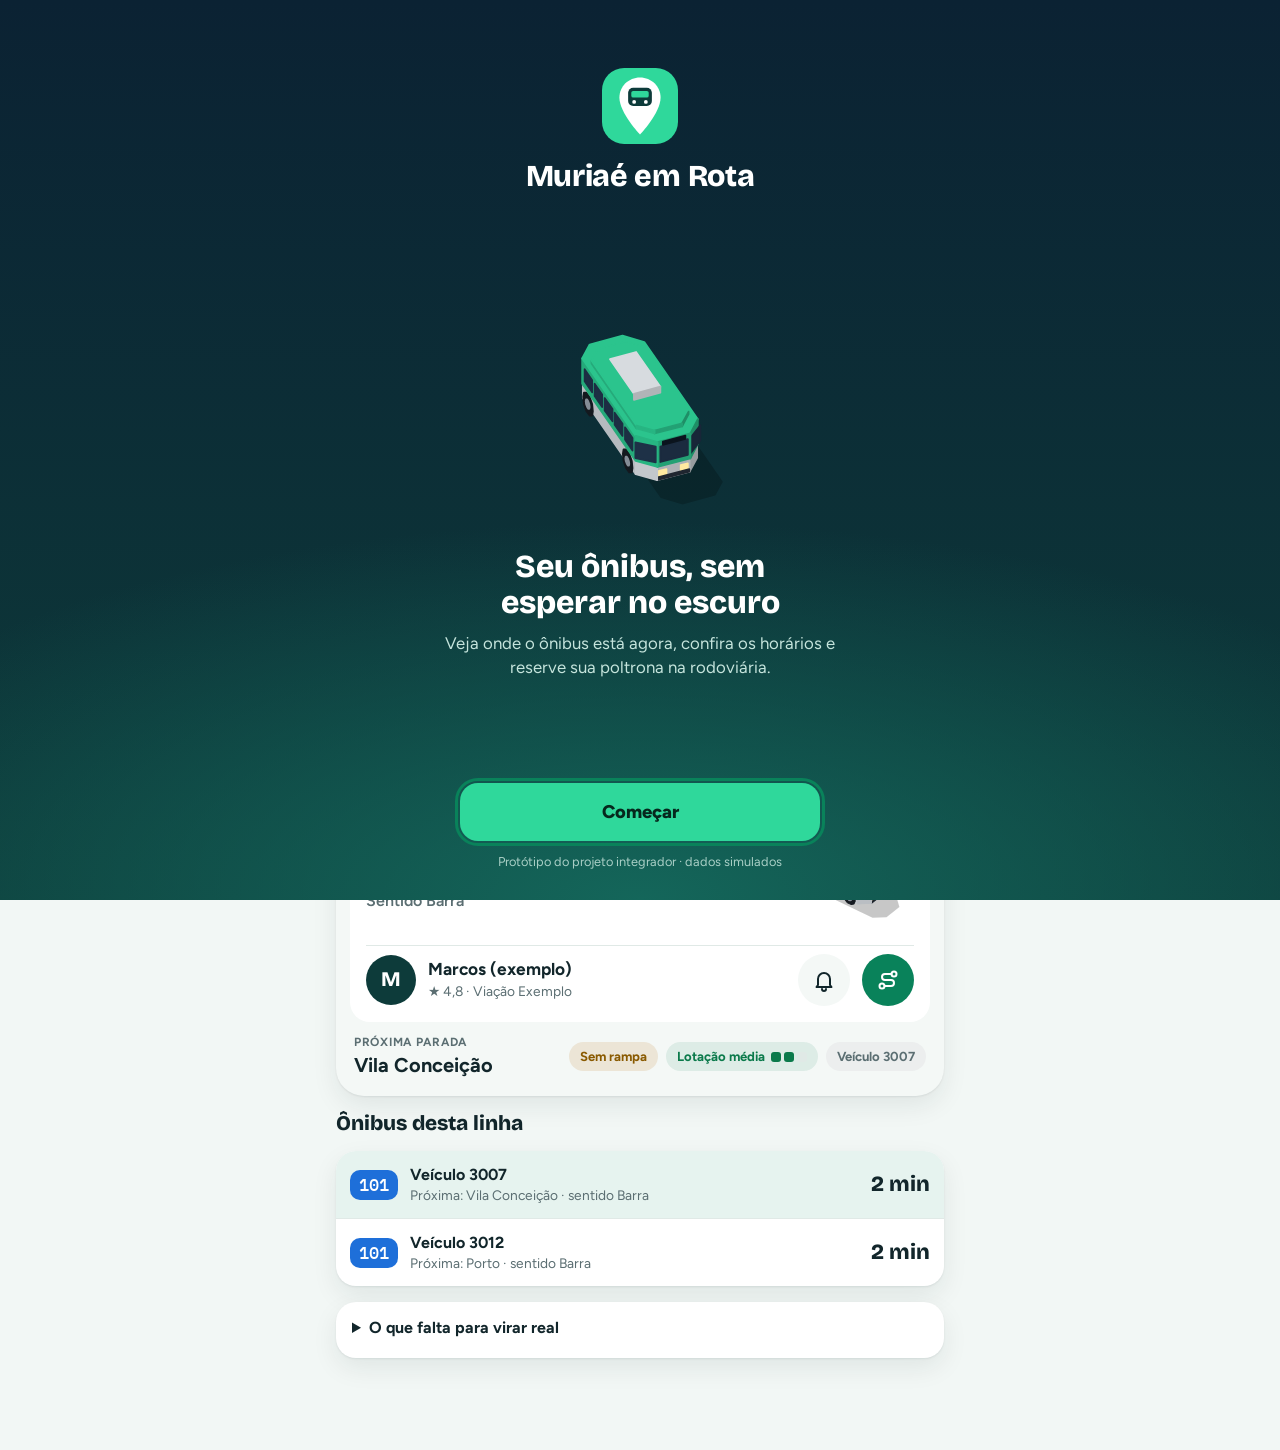
==== index.html @ 56f9874e "Rename Muriaé em Rota.html to index.html" ====
<!doctype html><html><head><meta charset=utf8><meta name=viewport content="width=device-width,initial-scale=1,viewport-fit=cover"><style>:root{color-scheme:light;box-sizing:border-box;padding-top:env(safe-area-inset-top,0px);padding-bottom:env(safe-area-inset-bottom,0px)}html{scroll-padding-top:env(safe-area-inset-top,0px)}body{margin:0;padding:0;font:14px -apple-system,BlinkMacSystemFont,sans-serif;background:#fff;color:#000}img{max-width:100%}[hidden]:not([hidden=until-found i]){display:none!important}</style></head><body>
<title>Muriaé em Rota</title>
<link rel="preconnect" href="https://fonts.googleapis.com">
<link rel="preconnect" href="https://fonts.gstatic.com" crossorigin>
<link href="https://fonts.googleapis.com/css2?family=Bricolage+Grotesque:opsz,wght@12..96,700;12..96,800&family=Figtree:wght@400;500;600;700&family=IBM+Plex+Mono:wght@500&display=swap" rel="stylesheet">
<style>
/* Identidade: verde-água sobre fundo claro, cartões arredondados, tela de abertura escura, mapa grande que segue o ônibus,
   ônibus em 3D que gira com o trajeto, painel inferior com veículo e motorista, calendário de viagens. */
:root {
  --bg: #F2F7F5;
  --surface: #FFFFFF;
  --sheet: #F4F8F6;
  --ink: #12262B;
  --muted: #5B6E72;
  --line: #E0E9E6;
  --brand: #0D3B3A;
  --on-brand: #FFFFFF;
  --accent: #2FD89B;
  --blue: #09825A;
  --on-blue: #FFFFFF;
  --map: #EEF2F1;
  --street: #FFFFFF;
  --edge: #DDE4E2;
  --park: #CFEAD6;
  --rio: #BFDDF2;
  --pin: #7E8F92;
  --label: #55696D;
  --green: #0B7A4B;
  --amber: #8A5A00;
  --red: #C0291E;
  --l1: #1E6FD9;
  --l2: #8B3DC7;
  --l3: #D6336C;
  --l4: #D4600B;
  --on-line: #FFFFFF;
  --shadow: 0 1px 2px rgba(10,40,40,.08), 0 10px 26px rgba(10,40,40,.08);
  --font-display: "Bricolage Grotesque", "Trebuchet MS", sans-serif;
  --font-body: "Figtree", system-ui, sans-serif;
  --font-mono: "IBM Plex Mono", ui-monospace, monospace;
}
@media (prefers-color-scheme: dark) {
  :root:not([data-theme="light"]) {
    --bg: #0B1618; --surface: #14262A; --sheet: #101E21; --ink: #EAF4F1; --muted: #9DB2B5; --line: #223539;
    --blue: #3DDC9A; --on-blue: #04281B; --map: #16262A; --street: #24383D; --edge: #101C1F; --park: #1B3A2C; --rio: #1D4560;
    --pin: #86A0A4; --label: #9DB5B8; --green: #5FD48C; --amber: #F2B94B; --red: #FF8A80; --brand: #0A2E2D;
    --l1: #5AA2FF; --l2: #C79BFF; --l3: #FF7AA8; --l4: #FF9A52; --on-line: #0B1020;
    --shadow: 0 1px 2px rgba(0,0,0,.5), 0 8px 22px rgba(0,0,0,.4);
    color-scheme: dark;
  }
}
:root[data-theme="dark"] {
  --bg: #0B1618; --surface: #14262A; --sheet: #101E21; --ink: #EAF4F1; --muted: #9DB2B5; --line: #223539;
  --blue: #3DDC9A; --on-blue: #04281B; --map: #16262A; --street: #24383D; --edge: #101C1F; --park: #1B3A2C; --rio: #1D4560;
  --pin: #86A0A4; --label: #9DB5B8; --green: #5FD48C; --amber: #F2B94B; --red: #FF8A80; --brand: #0A2E2D;
  --l1: #5AA2FF; --l2: #C79BFF; --l3: #FF7AA8; --l4: #FF9A52; --on-line: #0B1020;
  --shadow: 0 1px 2px rgba(0,0,0,.5), 0 8px 22px rgba(0,0,0,.4);
  color-scheme: dark;
}
* { box-sizing: border-box; }
html { font-size: 100%; }
html.big { font-size: 118%; }
html, body { margin: 0; }
body { background: var(--bg); color: var(--ink); font-family: var(--font-body); font-size: 1rem; line-height: 1.45; padding-bottom: 92px; }
.wrap { max-width: 640px; margin-inline: auto; padding-inline: 16px; }
h1, h2, h3 { font-family: var(--font-display); margin: 0; text-wrap: balance; line-height: 1.12; }
h2 { font-size: 1.3rem; font-weight: 800; }
h3 { font-size: 1.05rem; font-weight: 700; }
p { margin: 0; }
button, select, input { font: inherit; color: inherit; }
button { cursor: pointer; }
:focus-visible { outline: 3px solid var(--blue); outline-offset: 2px; }
.mono { font-family: var(--font-mono); font-variant-numeric: tabular-nums; }
.muted { color: var(--muted); }
.small { font-size: 0.86rem; }

/* abertura */
.splash { position: fixed; inset: 0; z-index: 20; display: flex; flex-direction: column; align-items: center; justify-content: space-between; text-align: center; padding: calc(env(safe-area-inset-top, 0px) + 32px) 24px calc(env(safe-area-inset-bottom, 0px) + 28px);
  background: radial-gradient(120% 70% at 50% 100%, #14665A 0%, rgba(20,102,90,0) 60%), linear-gradient(180deg, #0B2233 0%, #0D3B3A 100%); color: #fff; overflow-y: auto; }
.splash[hidden] { display: none; }
.splash .lg { display: flex; flex-direction: column; align-items: center; gap: 10px; margin-top: 4vh; }
.splash .lg svg { width: 76px; height: 76px; }
.splash .lg b { font-family: var(--font-display); font-size: 1.9rem; font-weight: 800; letter-spacing: -0.01em; }
.splash h2 { font-size: 2rem; max-width: 12em; margin-inline: auto; }
.splash p.s { color: #C5E4DC; max-width: 24em; margin: 10px auto 0; font-size: 1.05rem; }
.splash .art { width: min(78vw, 300px); height: auto; margin: 10px 0; }
.splash .go { width: 100%; max-width: 360px; min-height: 58px; border: 0; border-radius: 18px; background: var(--accent); color: #06281D; font-weight: 800; font-size: 1.15rem; }
.splash .fine { margin-top: 12px; font-size: 0.8rem; color: #A9CFC6; }

/* topo */
.top { background: var(--surface); border-bottom: 1px solid var(--line); padding-block: 10px; }
.brand { display: flex; align-items: center; gap: 10px; }
.brand svg { flex: none; width: 40px; height: 40px; }
.brand h1 { font-size: 1.25rem; font-weight: 800; letter-spacing: -0.01em; }
.brand .r { margin-left: auto; display: flex; align-items: center; gap: 8px; }
.demo { font-size: 0.66rem; font-weight: 800; letter-spacing: 0.06em; text-transform: uppercase; background: var(--brand); color: #5CF0B8; border-radius: 6px; padding: 4px 7px; white-space: nowrap; }
.bigbtn { min-width: 48px; min-height: 40px; border-radius: 12px; border: 1.5px solid var(--line); background: var(--surface); font-weight: 800; }
.bigbtn[aria-pressed="true"] { background: var(--blue); color: var(--on-blue); border-color: var(--blue); }
main { padding-top: 14px; }
.panel { display: flex; flex-direction: column; gap: 16px; min-width: 0; }

.toast { position: fixed; left: 16px; right: 16px; top: calc(env(safe-area-inset-top, 0px) + 12px); max-width: 420px; margin-inline: auto; background: var(--ink); color: var(--bg); border-radius: 14px; padding: 12px 16px; font-weight: 600; z-index: 30; box-shadow: var(--shadow); }

/* navegação inferior */
.nav { position: fixed; left: 0; right: 0; bottom: 0; background: var(--surface); border-top: 1px solid var(--line); padding-bottom: env(safe-area-inset-bottom, 0px); z-index: 5; }
.nav .in { max-width: 640px; margin-inline: auto; display: grid; grid-template-columns: repeat(3, 1fr); }
.tab { background: none; border: 0; display: flex; flex-direction: column; align-items: center; gap: 2px; padding: 8px 4px 10px; min-height: 62px; color: var(--muted); font-weight: 700; font-size: 0.8rem; position: relative; }
.tab svg { width: 25px; height: 25px; fill: none; stroke: currentColor; stroke-width: 1.8; stroke-linecap: round; stroke-linejoin: round; }
.tab[aria-selected="true"] { color: var(--blue); }
.tab[aria-selected="true"]::before { content: ""; position: absolute; top: 0; left: 28%; right: 28%; height: 3px; border-radius: 0 0 3px 3px; background: var(--blue); }

/* chips */
.chips { display: flex; flex-wrap: wrap; gap: 8px; }
.chip { display: inline-flex; align-items: center; gap: 8px; min-height: 44px; padding: 6px 16px; border: 0; border-radius: 999px; background: var(--surface); box-shadow: var(--shadow); font-weight: 700; }
.chip[aria-pressed="true"], .chip[aria-checked="true"] { background: var(--blue); color: var(--on-blue); }
.dot { width: 10px; height: 10px; border-radius: 50%; background: currentColor; flex: none; }
.badge { display: inline-flex; align-items: center; justify-content: center; min-width: 46px; padding: 3px 9px; border-radius: 10px; font-family: var(--font-mono); font-weight: 500; font-size: 1.05rem; background: var(--c, var(--ink)); color: var(--on-line); }

/* seletor de linha (grande) */
.lsel { display: flex; gap: 10px; overflow-x: auto; padding: 2px 2px 8px; margin-inline: -16px; padding-inline: 16px; scroll-snap-type: x proximity; scrollbar-width: none; }
.lsel::-webkit-scrollbar { display: none; }
.lchip { flex: none; scroll-snap-align: start; display: flex; align-items: center; gap: 10px; min-height: 60px; padding: 8px 16px 8px 10px; border: 2px solid transparent; border-radius: 18px; background: var(--surface); box-shadow: var(--shadow); text-align: left; }
.lchip .nm { display: flex; flex-direction: column; line-height: 1.15; }
.lchip .nm b { font-size: 0.98rem; }
.lchip .nm span { font-size: 0.74rem; color: var(--muted); font-weight: 600; max-width: 9.5em; }
.lchip[aria-pressed="true"] { border-color: var(--blue); background: color-mix(in srgb, var(--blue) 10%, var(--surface)); }
.lchip .badge { font-size: 1.15rem; min-width: 52px; padding: 6px 10px; }
.lchip.all .badge { background: var(--brand); color: #fff; font-family: var(--font-body); font-weight: 800; font-size: 0.95rem; }

/* mapa */
.mapwrap { position: relative; border-radius: 24px; overflow: hidden; background: var(--map); box-shadow: var(--shadow); height: clamp(430px, 64vh, 660px); }
.world { position: absolute; inset: 0; overflow: hidden; pointer-events: none; }
.world img { position: absolute; left: 0; top: 0; max-width: none; display: block; will-change: transform; }
.mapwrap svg.m { position: absolute; inset: 0; display: block; width: 100%; height: 100%; touch-action: none; cursor: grab; user-select: none; -webkit-user-select: none; }
.floatbar { position: absolute; top: 12px; left: 12px; right: 12px; display: flex; align-items: center; gap: 10px; background: var(--surface); border-radius: 999px; box-shadow: var(--shadow); padding: 6px 6px 6px 16px; min-height: 54px; }
.floatbar .gd { width: 12px; height: 12px; border-radius: 50%; background: var(--green); flex: none; }
.floatbar .tx { flex: 1; min-width: 0; font-weight: 800; font-size: 1.02rem; overflow: hidden; text-overflow: ellipsis; white-space: nowrap; }
.floatbar .alt { border: 0; background: none; color: var(--blue); font-weight: 800; min-height: 42px; padding: 0 16px; border-left: 1px solid var(--line); border-radius: 0 999px 999px 0; }
.zoom { position: absolute; right: 12px; bottom: 62px; display: flex; flex-direction: column; gap: 8px; }
.zbtn { width: 50px; height: 50px; border-radius: 50%; border: 0; background: var(--surface); box-shadow: var(--shadow); display: flex; align-items: center; justify-content: center; font-size: 1.7rem; font-weight: 600; line-height: 1; }
.zbtn svg { width: 24px; height: 24px; fill: none; stroke: currentColor; stroke-width: 2; stroke-linecap: round; stroke-linejoin: round; }
.zbtn[aria-pressed="true"] { background: var(--blue); color: var(--on-blue); }
.bus { cursor: pointer; }
.bus:focus-visible { outline: none; }
.bus:focus-visible .tag rect { stroke: var(--blue); stroke-width: 3.5; }
.inner { transform: scale(1.25); }
.bus.sel .inner { transform: scale(1.5); }
.ring { display: none; fill: none; stroke-width: 3; }
.bus.sel .ring { display: block; }
.maptext { font-family: var(--font-body); font-weight: 800; font-size: 12px; letter-spacing: 0.6px; fill: var(--label); paint-order: stroke; stroke: var(--map); stroke-width: 4px; stroke-linejoin: round; }
@media (prefers-reduced-motion: no-preference) {
  .inner { transition: transform 0.2s; }
  .ring { transform-box: fill-box; transform-origin: center; animation: pulse 1.8s ease-out infinite; }
  @keyframes pulse { 0% { transform: scale(0.7); opacity: 0.9; } 100% { transform: scale(1.5); opacity: 0; } }
}

/* painel inferior */
.sheet { position: relative; z-index: 1; margin-top: -48px; background: var(--sheet); border-radius: 28px; box-shadow: var(--shadow); padding: 10px 14px 16px; display: flex; flex-direction: column; gap: 12px; min-width: 0; }
.handle { width: 44px; height: 5px; border-radius: 3px; background: var(--line); margin: 0 auto; }
.sum { display: flex; justify-content: center; align-items: baseline; gap: 14px; font-family: var(--font-display); font-weight: 800; font-size: 1.5rem; }
.vcard { position: relative; background: var(--surface); border-radius: 20px; padding: 16px; display: grid; grid-template-columns: 1fr auto; gap: 4px 8px; align-items: center; }
.ctag { position: absolute; top: 10px; right: 10px; font-size: 0.75rem; font-weight: 700; color: var(--muted); background: var(--sheet); border-radius: 999px; padding: 3px 10px; }
.vt { font-family: var(--font-display); font-weight: 800; font-size: 2.1rem; line-height: 1.05; letter-spacing: -0.01em; }
.vs { color: var(--muted); font-weight: 600; overflow-wrap: anywhere; }
.vcard svg.art { margin-top: 14px; width: 150px; height: auto; }
.vl { min-width: 0; display: flex; flex-direction: column; gap: 4px; }
.vcard hr { grid-column: 1 / -1; border: 0; border-top: 1px solid var(--line); margin: 8px 0 4px; }
.drv { grid-column: 1 / -1; display: flex; align-items: center; gap: 12px; }
.av { width: 50px; height: 50px; border-radius: 50%; background: var(--brand); color: #fff; display: flex; align-items: center; justify-content: center; font-family: var(--font-display); font-weight: 800; font-size: 1.3rem; flex: none; }
.dn { flex: 1; min-width: 0; display: flex; flex-direction: column; }
.dn b { font-size: 1.08rem; }
.rbtn { width: 52px; height: 52px; border-radius: 50%; border: 0; background: var(--sheet); color: var(--ink); display: flex; align-items: center; justify-content: center; flex: none; }
.rbtn svg { width: 24px; height: 24px; fill: none; stroke: currentColor; stroke-width: 2; stroke-linecap: round; stroke-linejoin: round; }
.rbtn[aria-pressed="true"] { background: var(--blue); color: var(--on-blue); }
.nextrow { display: flex; justify-content: space-between; align-items: center; gap: 10px 14px; flex-wrap: wrap; padding-inline: 4px; }
.nextrow .lbl { display: block; font-size: 0.74rem; font-weight: 700; letter-spacing: 0.06em; text-transform: uppercase; color: var(--muted); }
.nextrow b { font-size: 1.25rem; }
.pillrow { display: flex; gap: 8px; flex-wrap: wrap; }
.pill-t { display: inline-flex; align-items: center; gap: 6px; font-size: 0.82rem; font-weight: 700; border-radius: 999px; padding: 5px 11px; background: color-mix(in srgb, var(--green) 14%, var(--surface)); color: var(--green); }
.pill-t.neutral { background: color-mix(in srgb, var(--ink) 8%, var(--surface)); color: var(--muted); }
.pill-t.warn { background: color-mix(in srgb, var(--amber) 16%, var(--surface)); color: var(--amber); }
.meter { display: inline-flex; gap: 3px; vertical-align: middle; }
.meter b { width: 10px; height: 10px; border-radius: 3px; background: var(--line); }
.meter b.on { background: currentColor; }

.rows { display: flex; flex-direction: column; background: var(--surface); border-radius: 20px; box-shadow: var(--shadow); overflow: hidden; }
.row { display: grid; grid-template-columns: auto 1fr auto; gap: 12px; align-items: center; padding: 12px 14px; min-height: 62px; border: 0; border-top: 1px solid var(--line); background: none; text-align: left; width: 100%; }
.row:first-child { border-top: 0; }
.row[aria-pressed="true"] { background: color-mix(in srgb, var(--blue) 10%, var(--surface)); }
.row .what { min-width: 0; display: flex; flex-direction: column; }
.row .what span:first-child { font-weight: 700; overflow-wrap: anywhere; }
.row .min { font-family: var(--font-display); font-weight: 800; font-size: 1.35rem; white-space: nowrap; }

.times { display: grid; grid-template-columns: repeat(auto-fill, minmax(80px, 1fr)); gap: 8px; }
.time { font-family: var(--font-mono); font-variant-numeric: tabular-nums; text-align: center; padding: 10px 4px; border: 0; border-radius: 12px; background: var(--surface); box-shadow: var(--shadow); min-height: 46px; }
.time.next { background: var(--blue); color: var(--on-blue); }
.time.past { color: var(--muted); text-decoration: line-through; }

.card { background: var(--surface); border-radius: 20px; box-shadow: var(--shadow); padding: 16px; display: flex; flex-direction: column; gap: 12px; min-width: 0; }
.btn { min-height: 54px; padding: 12px 20px; border-radius: 16px; border: 0; background: color-mix(in srgb, var(--blue) 14%, var(--surface)); color: var(--blue); font-weight: 800; }
.btn.primary { background: var(--blue); color: var(--on-blue); }
.btn:disabled { opacity: 0.45; cursor: not-allowed; }
.btn.danger { background: color-mix(in srgb, var(--red) 12%, var(--surface)); color: var(--red); }
.field { display: flex; flex-direction: column; gap: 6px; }
.field label, .field .lbl { font-weight: 700; font-size: 0.92rem; }
.input { min-height: 54px; padding: 10px 14px; border: 1.5px solid var(--line); border-radius: 14px; background: var(--bg); width: 100%; }
.err { color: var(--red); font-size: 0.88rem; min-height: 1.2em; font-weight: 600; }
.back { background: none; border: 0; padding: 8px 0; font-weight: 800; color: var(--blue); min-height: 44px; text-align: left; }

/* passagens */
.steps { display: grid; grid-template-columns: repeat(4, 1fr); gap: 6px; }
.step { display: flex; flex-direction: column; gap: 6px; font-size: 0.78rem; font-weight: 700; color: var(--muted); }
.step::before { content: ""; height: 5px; border-radius: 3px; background: color-mix(in srgb, var(--ink) 16%, var(--bg)); }
.step.done, .step.cur { color: var(--ink); }
.step.done::before, .step.cur::before { background: var(--blue); }
.dest { display: grid; grid-template-columns: 1fr auto; gap: 2px 12px; align-items: center; padding: 14px 16px; min-height: 68px; border: 0; border-top: 1px solid var(--line); background: none; width: 100%; text-align: left; }
.dest:first-child { border-top: 0; }
.dest b { font-family: var(--font-display); font-size: 1.25rem; font-weight: 800; }
.dest .sub { color: var(--muted); font-size: 0.85rem; font-weight: 600; }
.dest .dd { grid-row: 1 / span 2; grid-column: 2; text-align: right; font-size: 0.8rem; font-weight: 700; color: var(--blue); max-width: 8em; }
.dhead { display: flex; align-items: center; justify-content: space-between; gap: 12px; }
.dhead h2 { font-size: 1.5rem; }

/* calendário */
.cal { gap: 10px; }
.calhd { display: flex; align-items: center; justify-content: space-between; gap: 8px; }
.calhd h3 { text-transform: capitalize; font-size: 1.2rem; text-align: center; flex: 1; }
.cnav { width: 48px; height: 48px; border-radius: 50%; border: 0; background: var(--sheet); font-size: 1.4rem; font-weight: 700; }
.cnav:disabled { opacity: 0.3; cursor: not-allowed; }
.calgrid { display: grid; grid-template-columns: repeat(7, 1fr); gap: 4px; }
.wd { text-align: center; font-size: 0.75rem; font-weight: 800; color: var(--muted); padding: 4px 0; text-transform: uppercase; }
.cd { position: relative; min-height: 52px; border: 2px solid transparent; border-radius: 14px; background: none; font-family: var(--font-display); font-weight: 800; font-size: 1.15rem; display: flex; flex-direction: column; align-items: center; justify-content: center; gap: 3px; padding: 2px 0; }
.cd i { width: 8px; height: 8px; border-radius: 50%; background: transparent; }
.cd.ok { background: color-mix(in srgb, var(--green) 14%, var(--surface)); color: var(--ink); }
.cd.ok i { background: var(--green); }
.cd.few { background: color-mix(in srgb, var(--amber) 18%, var(--surface)); }
.cd.few i { background: var(--amber); }
.cd.full { background: color-mix(in srgb, var(--red) 12%, var(--surface)); color: var(--muted); }
.cd.full i { background: var(--red); }
.cd.none, .cd.past { color: color-mix(in srgb, var(--muted) 55%, var(--surface)); font-weight: 600; cursor: default; }
.cd.today { border-color: var(--ink); }
.cd[aria-pressed="true"] { background: var(--blue); color: var(--on-blue); }
.cd[aria-pressed="true"] i { background: var(--on-blue); }
.cd:disabled { cursor: not-allowed; }
.legend { display: flex; gap: 6px 14px; flex-wrap: wrap; justify-content: center; font-size: 0.8rem; color: var(--muted); font-weight: 700; }
.legend i { display: inline-block; width: 14px; height: 14px; border-radius: 5px; vertical-align: -2px; margin-right: 5px; background: color-mix(in srgb, var(--green) 30%, var(--surface)); }
.legend i.f { background: color-mix(in srgb, var(--amber) 40%, var(--surface)); }
.legend i.l { background: color-mix(in srgb, var(--red) 30%, var(--surface)); }
.legend i.n { background: var(--line); }
.legend i.t { background: color-mix(in srgb, var(--ink) 14%, var(--surface)); }
.legend i.s { background: var(--blue); }

.trip { display: grid; grid-template-columns: auto 1fr auto; gap: 14px; align-items: center; padding: 14px; min-height: 80px; border: 0; border-top: 1px solid var(--line); background: none; width: 100%; text-align: left; }
.trip:first-child { border-top: 0; }
.trip:disabled { opacity: 0.5; cursor: not-allowed; }
.trip .hr { font-family: var(--font-display); font-weight: 800; font-size: 1.7rem; line-height: 1; }
.trip .arr { font-size: 0.78rem; color: var(--muted); font-weight: 600; margin-top: 2px; }
.trip .tags { display: flex; gap: 6px; flex-wrap: wrap; margin-top: 4px; }
.tg { font-size: 0.74rem; font-weight: 700; border-radius: 6px; padding: 2px 7px; background: color-mix(in srgb, var(--ink) 8%, var(--surface)); color: var(--muted); }
.tg.blue { background: color-mix(in srgb, var(--blue) 14%, var(--surface)); color: var(--blue); }
.busbody { align-self: center; width: 100%; max-width: 300px; background: var(--surface); border-radius: 36px 36px 14px 14px; box-shadow: var(--shadow); padding: 16px 16px 18px; display: flex; flex-direction: column; gap: 12px; }
.cab { display: flex; justify-content: space-between; align-items: center; color: var(--muted); font-size: 0.75rem; font-weight: 700; letter-spacing: 0.06em; text-transform: uppercase; border-bottom: 2px solid var(--line); padding: 4px 6px 10px; }
.cab svg { width: 28px; height: 28px; fill: none; stroke: currentColor; stroke-width: 2; }
.seats { display: grid; grid-template-columns: repeat(2, 1fr) 20px repeat(2, 1fr); gap: 7px; }
.seat { min-height: 46px; border-radius: 10px 10px 13px 13px; border: 0; background: color-mix(in srgb, var(--blue) 12%, var(--surface)); color: var(--blue); font-family: var(--font-mono); font-weight: 500; }
.seat[aria-pressed="true"] { background: var(--blue); color: var(--on-blue); box-shadow: 0 0 0 3px color-mix(in srgb, var(--blue) 30%, transparent); }
.seat:disabled { background: color-mix(in srgb, var(--ink) 10%, var(--surface)); color: var(--muted); cursor: not-allowed; }
.seatleg i { background: color-mix(in srgb, var(--blue) 18%, var(--surface)); }
.ticket { background: var(--surface); border-radius: 20px; box-shadow: var(--shadow); overflow: hidden; }
.t-top { background: var(--brand); color: var(--on-brand); padding: 14px 18px; display: flex; justify-content: space-between; align-items: center; gap: 10px; }
.t-top strong { font-family: var(--font-display); font-size: 1.05rem; font-weight: 800; }
.stamp { font-size: 0.68rem; font-weight: 800; letter-spacing: 0.07em; text-transform: uppercase; background: var(--accent); color: #06281D; border-radius: 6px; padding: 3px 7px; white-space: nowrap; }
.t-body { padding: 18px; display: flex; flex-direction: column; gap: 14px; }
.t-route { font-family: var(--font-display); font-weight: 800; font-size: 1.7rem; line-height: 1.1; display: flex; flex-wrap: wrap; gap: 4px 10px; align-items: baseline; }
.t-route span.arrow { color: var(--blue); }
.t-cut { position: relative; border-top: 2px dashed var(--line); margin-inline: 18px; }
.t-cut::before, .t-cut::after { content: ""; position: absolute; top: -12px; width: 22px; height: 22px; border-radius: 50%; background: var(--bg); }
.t-cut::before { left: -29px; }
.t-cut::after { right: -29px; }
.t-grid { display: grid; grid-template-columns: repeat(auto-fit, minmax(110px, 1fr)); gap: 12px 16px; }
.t-grid dt { font-size: 0.72rem; font-weight: 700; letter-spacing: 0.06em; text-transform: uppercase; color: var(--muted); }
.t-grid dd { margin: 0; font-weight: 700; font-size: 1.05rem; }
.code { font-family: var(--font-mono); font-size: 1.7rem; font-weight: 500; letter-spacing: 0.08em; }
.bars { width: 100%; height: 40px; display: block; fill: var(--ink); }
.t-foot { padding: 14px 18px 18px; display: flex; flex-direction: column; gap: 10px; }
.mini { background: var(--surface); border-radius: 20px; box-shadow: var(--shadow); padding: 14px; display: flex; flex-direction: column; gap: 6px; min-width: 0; }
details { background: var(--surface); border-radius: 20px; box-shadow: var(--shadow); padding: 14px 16px; }
summary { font-weight: 700; cursor: pointer; min-height: 28px; }
details ul { margin: 10px 0 0; padding-left: 18px; display: flex; flex-direction: column; gap: 6px; }
@media (prefers-reduced-motion: no-preference) { .tab, .chip, .row, .trip, .seat, .rbtn, .cd, .lchip, .dest { transition: background-color 0.15s, color 0.15s, border-color 0.15s; } }
.nav .in { grid-template-columns: repeat(4, 1fr); }
.tab { font-size: 0.76rem; }
.pass { position: relative; border-radius: 26px; padding: 20px; color: #fff; background: radial-gradient(120% 90% at 100% 0%, rgba(47,216,155,.35) 0%, rgba(47,216,155,0) 55%), linear-gradient(135deg, #0B2233 0%, #0D4A43 100%); box-shadow: var(--shadow); display: flex; flex-direction: column; gap: 14px; overflow: hidden; }
.pass .r1 { display: flex; justify-content: space-between; align-items: center; }
.pass .l2 { font-size: 0.74rem; letter-spacing: 0.09em; text-transform: uppercase; color: #A9CFC6; font-weight: 800; }
.pass svg.nfc { width: 36px; height: 36px; fill: none; stroke: #5CF0B8; stroke-width: 2; stroke-linecap: round; }
.pass .nm { font-weight: 800; font-size: 1.25rem; overflow-wrap: anywhere; }
.pass .sub { color: #C5E4DC; font-weight: 600; font-size: 0.92rem; }
.pass .bal { font-family: var(--font-display); font-weight: 800; font-size: 2.7rem; line-height: 1; letter-spacing: -0.01em; }
.pass .st { display: inline-flex; align-items: center; gap: 6px; font-size: 0.82rem; font-weight: 800; border-radius: 999px; padding: 5px 12px; background: rgba(47,216,155,.18); color: #5CF0B8; width: fit-content; }
.pass .st.wait { background: rgba(242,185,75,.2); color: #F2B94B; }
.tipos { display: grid; gap: 8px; }
.tipo { display: flex; flex-direction: column; gap: 2px; text-align: left; min-height: 64px; padding: 12px 14px; border: 2px solid var(--line); border-radius: 16px; background: var(--surface); }
.tipo b { font-size: 1.05rem; }
.tipo[aria-checked="true"] { border-color: var(--blue); background: color-mix(in srgb, var(--blue) 10%, var(--surface)); }
.modal { position: fixed; inset: 0; z-index: 25; background: rgba(5,15,18,.6); display: flex; align-items: flex-end; justify-content: center; }
.modal[hidden], .nfcov[hidden] { display: none; }
.mbox { width: 100%; max-width: 560px; max-height: 92vh; overflow-y: auto; background: var(--bg); border-radius: 28px 28px 0 0; padding: 18px 16px calc(env(safe-area-inset-bottom, 0px) + 18px); display: flex; flex-direction: column; gap: 14px; }
.mhead { display: flex; justify-content: space-between; align-items: flex-start; gap: 10px; }
.amount { font-family: var(--font-display); font-weight: 800; font-size: 2.4rem; line-height: 1; }
.meth { display: grid; grid-template-columns: 1fr auto; gap: 2px 10px; align-items: center; min-height: 64px; padding: 12px 14px; border: 2px solid var(--line); border-radius: 16px; background: var(--surface); text-align: left; width: 100%; }
.meth b { font-size: 1.05rem; }
.meth[aria-checked="true"] { border-color: var(--blue); background: color-mix(in srgb, var(--blue) 10%, var(--surface)); }
.meth .tg { grid-column: 2; grid-row: 1 / span 2; }
.meth > .small { grid-column: 1; }
.qr { width: min(48vw, 170px); height: auto; background: #fff; padding: 10px; border-radius: 16px; align-self: center; display: block; }
.pixcode { font-family: var(--font-mono); font-size: 0.72rem; word-break: break-all; background: var(--surface); border-radius: 12px; padding: 10px 12px; color: var(--muted); }
.okmark { width: 84px; height: 84px; border-radius: 50%; background: var(--green); color: #fff; display: flex; align-items: center; justify-content: center; align-self: center; font-size: 2.6rem; font-weight: 800; }
.okmark.bad { background: var(--red); }
.center { text-align: center; align-items: center; }
.nfcov { position: fixed; inset: 0; z-index: 25; display: flex; flex-direction: column; align-items: center; justify-content: center; padding: calc(env(safe-area-inset-top, 0px) + 20px) 20px calc(env(safe-area-inset-bottom, 0px) + 20px); background: radial-gradient(120% 70% at 50% 100%, #14665A 0%, rgba(20,102,90,0) 60%), linear-gradient(180deg, #0B2233 0%, #0D3B3A 100%); color: #fff; overflow-y: auto; }
.nfcov .nx { position: absolute; top: calc(env(safe-area-inset-top, 0px) + 12px); right: 12px; background: rgba(255,255,255,.14); color: #fff; }
.nfcmid { width: 100%; max-width: 420px; display: flex; flex-direction: column; align-items: center; gap: 16px; text-align: center; }
.nfcmid .s { color: #C5E4DC; }
.rings { position: relative; width: 200px; height: 200px; display: flex; align-items: center; justify-content: center; }
.rings i { position: absolute; inset: 0; border-radius: 50%; border: 3px solid rgba(47,216,155,.5); }
.rings .core { position: relative; width: 96px; height: 96px; border-radius: 50%; background: var(--accent); display: flex; align-items: center; justify-content: center; }
.rings .core svg { width: 48px; height: 48px; fill: none; stroke: #06281D; stroke-width: 2.2; stroke-linecap: round; }
@media (prefers-reduced-motion: no-preference) {
  .rings i { animation: ringp 2.4s ease-out infinite; }
  .rings i:nth-child(2) { animation-delay: 0.8s; }
  .rings i:nth-child(3) { animation-delay: 1.6s; }
  @keyframes ringp { 0% { transform: scale(0.5); opacity: 1; } 100% { transform: scale(1.35); opacity: 0; } }
}
.nfcov .chips .chip { background: rgba(255,255,255,.12); color: #fff; box-shadow: none; }
.nfcov .chips .chip[aria-checked="true"] { background: var(--accent); color: #06281D; }
.nfcov .btn { width: 100%; background: rgba(255,255,255,.14); color: #fff; }
.nfcov .btn.primary { background: var(--accent); color: #06281D; }
.nfcov .qr { margin-top: 4px; }
.kv { width: 100%; background: rgba(255,255,255,.1); border-radius: 16px; padding: 12px 16px; display: flex; flex-direction: column; gap: 6px; text-align: left; }
.kv div { display: flex; justify-content: space-between; gap: 12px; }
.kv span:first-child { color: #A9CFC6; }
.btn, .chip, .lchip, .dest, .trip, .cd, .seat, .rbtn, .zbtn, .tipo, .meth, .time { position: relative; overflow: hidden; }
.rp { position: absolute; border-radius: 50%; background: currentColor; opacity: 0.18; pointer-events: none; transform: scale(0); }
#sndbtn svg { width: 22px; height: 22px; fill: none; stroke: currentColor; stroke-width: 2; stroke-linecap: round; stroke-linejoin: round; }
#sndbtn[aria-pressed="false"] .w { display: none; }
#sndbtn[aria-pressed="false"] svg { opacity: 0.55; }
.okmark svg { width: 46px; height: 46px; fill: none; stroke: #fff; stroke-width: 3; stroke-linecap: round; stroke-linejoin: round; }
.flow { fill: none; stroke: #fff; stroke-opacity: 0.95; stroke-width: 4; stroke-linecap: round; stroke-dasharray: 0.1 24; pointer-events: none; }
.btn.busy::after { content: ""; display: inline-block; width: 1em; height: 1em; margin-left: 10px; vertical-align: -0.15em; border: 2.5px solid currentColor; border-right-color: transparent; border-radius: 50%; }
.pass::after { content: ""; position: absolute; top: -20%; bottom: -20%; width: 40%; left: -60%; background: linear-gradient(100deg, rgba(255,255,255,0), rgba(255,255,255,.14), rgba(255,255,255,0)); transform: skewX(-18deg); pointer-events: none; }
@media (prefers-reduced-motion: no-preference) {
  main > .panel:not([hidden]), #p-rodo > .panel:not([hidden]), #p-carteira > .panel:not([hidden]) { animation: panelIn .42s cubic-bezier(.2,.8,.2,1) backwards; }
  @keyframes panelIn { from { opacity: 0; transform: translateY(14px); } to { opacity: 1; transform: none; } }
  .stg > * { animation: rise .5s cubic-bezier(.2,.8,.2,1) backwards; animation-delay: calc(var(--i, 0) * 45ms); }
  @keyframes rise { from { opacity: 0; transform: translateY(14px) scale(.98); } to { opacity: 1; transform: none; } }
  .rp { animation: ripple .65s ease-out forwards; }
  @keyframes ripple { to { transform: scale(1); opacity: 0; } }
  .btn:active, .chip:active, .lchip:active, .dest:active, .trip:active, .cd:active, .seat:active, .rbtn:active, .zbtn:active, .tipo:active, .meth:active, .time:active, .row:active { transform: scale(.97); }
  .btn, .chip, .lchip, .dest, .trip, .cd, .seat, .rbtn, .zbtn, .tipo, .meth, .time { transition: transform .15s, background-color .15s, color .15s, border-color .15s, box-shadow .15s; }
  .splash .lg { animation: rise .7s .05s cubic-bezier(.2,.8,.2,1) backwards; }
  .splash .art { animation: rise .8s .2s cubic-bezier(.2,.8,.2,1) backwards; }
  .splash h2 { animation: rise .7s .4s cubic-bezier(.2,.8,.2,1) backwards; }
  .splash p.s { animation: rise .7s .5s cubic-bezier(.2,.8,.2,1) backwards; }
  .splash .go { animation: rise .7s .65s cubic-bezier(.2,.8,.2,1) backwards, glow 2.2s 1.4s ease-in-out infinite; }
  @keyframes glow { 0%, 100% { box-shadow: 0 0 0 0 rgba(47,216,155,.5); } 50% { box-shadow: 0 0 0 14px rgba(47,216,155,0); } }
  .sheet.enter { animation: sheetIn .5s cubic-bezier(.2,.9,.25,1) backwards; }
  @keyframes sheetIn { from { opacity: 0; transform: translateY(36px); } to { opacity: 1; transform: none; } }
  .modal:not([hidden]) { animation: fadeIn .25s ease-out; }
  .modal:not([hidden]) .mbox { animation: sheetUp .42s cubic-bezier(.2,.9,.25,1); }
  @keyframes fadeIn { from { opacity: 0; } to { opacity: 1; } }
  @keyframes sheetUp { from { transform: translateY(100%); } to { transform: none; } }
  .nfcov:not([hidden]) { animation: fadeIn .3s ease-out; }
  .nfcmid > * { animation: rise .5s cubic-bezier(.2,.8,.2,1) backwards; }
  .nfcmid > *:nth-child(2) { animation-delay: .06s; } .nfcmid > *:nth-child(3) { animation-delay: .12s; } .nfcmid > *:nth-child(4) { animation-delay: .18s; } .nfcmid > *:nth-child(5) { animation-delay: .24s; }
  .toast:not([hidden]) { animation: toastIn .45s cubic-bezier(.2,1.2,.3,1); }
  @keyframes toastIn { from { opacity: 0; transform: translateY(-24px) scale(.96); } to { opacity: 1; transform: none; } }
  .okmark { animation: pop .6s cubic-bezier(.2,1.5,.3,1) backwards; }
  .okmark::after { content: ""; position: absolute; inset: 0; border-radius: 50%; border: 3px solid currentColor; animation: okring 1s .2s ease-out; opacity: 0; }
  .okmark { position: relative; }
  .okmark:not(.bad) { color: var(--green); }
  .okmark.bad { animation: pop .5s cubic-bezier(.2,1.5,.3,1) backwards, shake .5s .45s; color: var(--red); }
  .okmark svg path { stroke-dasharray: 30; stroke-dashoffset: 30; animation: draw .5s .3s ease-out forwards; }
  @keyframes pop { from { transform: scale(0); } to { transform: scale(1); } }
  @keyframes okring { 0% { transform: scale(1); opacity: .7; } 100% { transform: scale(1.7); opacity: 0; } }
  @keyframes draw { to { stroke-dashoffset: 0; } }
  @keyframes shake { 0%, 100% { transform: translateX(0); } 20% { transform: translateX(-8px); } 40% { transform: translateX(8px); } 60% { transform: translateX(-5px); } 80% { transform: translateX(5px); } }
  .err:not(:empty) { animation: shake .45s; }
  .seat[aria-pressed="true"], .cd[aria-pressed="true"], .time.next { animation: pop2 .35s cubic-bezier(.2,1.5,.3,1); }
  @keyframes pop2 { 0% { transform: scale(.82); } 100% { transform: scale(1); } }
  #r-ticket { animation: ticketIn .8s cubic-bezier(.2,.9,.25,1) backwards; transform-origin: top center; }
  @keyframes ticketIn { from { opacity: 0; transform: translateY(40px) rotateX(-18deg) scale(.96); } to { opacity: 1; transform: none; } }
  .bars { animation: barsIn .9s .5s ease-out backwards; transform-origin: left; }
  @keyframes barsIn { from { transform: scaleX(0); } to { transform: scaleX(1); } }
  .flow { animation: flowm 1.1s linear infinite; }
  @keyframes flowm { to { stroke-dashoffset: -24; } }
  .btn.busy::after { animation: spin .7s linear infinite; }
  @keyframes spin { to { transform: rotate(360deg); } }
  .pass::after { animation: sheen 5s 1s ease-in-out infinite; }
  @keyframes sheen { 0%, 60% { left: -60%; } 100% { left: 130%; } }
  .tab[aria-selected="true"] svg { animation: tabpop .45s cubic-bezier(.2,1.5,.3,1); }
  @keyframes tabpop { from { transform: translateY(6px) scale(.8); } to { transform: none; } }
  .gd { animation: blink 1.6s ease-in-out infinite; }
  @keyframes blink { 50% { opacity: .35; } }
}
.avbtn { width: 42px; height: 42px; border-radius: 50%; border: 0; background: var(--sheet); color: var(--muted); font-family: var(--font-display); font-weight: 800; font-size: 1.15rem; display: flex; align-items: center; justify-content: center; flex: none; padding: 0; }
.avbtn svg { width: 24px; height: 24px; fill: none; stroke: currentColor; stroke-width: 2; stroke-linecap: round; stroke-linejoin: round; }
.bt { min-width: 0; display: flex; flex-direction: column; line-height: 1.1; }
.proto { font-size: 0.7rem; font-weight: 700; color: var(--muted); letter-spacing: 0.02em; }
.brand h1 { font-size: 1.12rem; }
.brand .r { gap: 6px; }
.bigbtn { min-width: 42px; min-height: 42px; padding: 0 8px; }
.authov { position: fixed; inset: 0; z-index: 22; display: flex; flex-direction: column; background: radial-gradient(120% 60% at 50% 0%, #14665A 0%, rgba(20,102,90,0) 60%), linear-gradient(180deg, #0B2233 0%, #0D3B3A 100%); color: #fff; }
.authov[hidden] { display: none; }
.ahero { flex: 0 0 auto; display: flex; flex-direction: column; align-items: center; gap: 2px; padding: calc(env(safe-area-inset-top, 0px) + 18px) 20px 10px; }
.ahero svg.aart { width: 150px; height: auto; }
.ahero b { font-family: var(--font-display); font-size: 1.45rem; font-weight: 800; }
.ahero span { color: #C5E4DC; font-size: 0.9rem; font-weight: 600; }
.asheet { flex: 1; min-height: 0; overflow-y: auto; background: var(--bg); color: var(--ink); border-radius: 28px 28px 0 0; padding: 22px 18px calc(env(safe-area-inset-bottom, 0px) + 22px); }
.asheet .panel { max-width: 460px; margin-inline: auto; gap: 12px; }
.authov .ax { position: absolute; top: calc(env(safe-area-inset-top, 0px) + 12px); right: 12px; background: rgba(255,255,255,.14); color: #fff; z-index: 2; }
.pv { display: inline-flex; align-items: center; justify-content: center; min-width: 30px; height: 28px; border-radius: 8px; background: var(--ink); color: var(--bg); font-weight: 800; font-size: 0.78rem; margin-right: 10px; padding: 0 7px; }
.asheet .btn { display: flex; align-items: center; justify-content: center; }
.codein { font-family: var(--font-mono); font-size: 1.8rem; letter-spacing: 0.5em; text-align: center; }
.smshint { background: color-mix(in srgb, var(--amber) 14%, var(--surface)); color: var(--ink); border-radius: 14px; padding: 10px 14px; font-size: 0.88rem; font-weight: 600; }
.chk { display: flex; gap: 12px; align-items: flex-start; font-size: 0.92rem; }
.chk input { width: 26px; height: 26px; flex: none; accent-color: var(--blue); }
.pf { display: flex; align-items: center; gap: 14px; }
.avbig { width: 68px; height: 68px; border-radius: 50%; display: flex; align-items: center; justify-content: center; font-family: var(--font-display); font-weight: 800; font-size: 2rem; color: #fff; flex: none; }
.sws { display: flex; gap: 10px; flex-wrap: wrap; }
.swc { width: 38px; height: 38px; border-radius: 50%; border: 3px solid transparent; padding: 0; }
.swc[aria-checked="true"] { border-color: var(--ink); box-shadow: inset 0 0 0 2px var(--surface); }
.kvr { display: flex; justify-content: space-between; align-items: center; gap: 12px; padding: 9px 0; border-top: 1px solid var(--line); }
.kvr:first-of-type { border-top: 0; }
.kvr span:first-child { color: var(--muted); }
.kvr b { text-align: right; overflow-wrap: anywhere; }
.swrow { display: flex; justify-content: space-between; align-items: center; gap: 12px; width: 100%; text-align: left; min-height: 58px; border: 0; background: none; padding: 6px 0; border-top: 1px solid var(--line); }
.swt { width: 52px; height: 30px; border-radius: 999px; background: var(--line); position: relative; flex: none; transition: background-color .2s; }
.swt::after { content: ""; position: absolute; top: 3px; left: 3px; width: 24px; height: 24px; border-radius: 50%; background: #fff; box-shadow: 0 1px 3px rgba(0,0,0,.3); transition: transform .2s; }
.swrow[aria-checked="true"] .swt { background: var(--blue); }
.swrow[aria-checked="true"] .swt::after { transform: translateX(22px); }
pre.dump { font-family: var(--font-mono); font-size: 0.72rem; white-space: pre-wrap; word-break: break-all; background: var(--bg); border-radius: 12px; padding: 10px; max-height: 220px; overflow: auto; margin: 0; }
.stat { display: grid; grid-template-columns: repeat(3, 1fr); gap: 8px; text-align: center; }
.stat div { background: var(--bg); border-radius: 14px; padding: 10px 4px; }
.stat b { display: block; font-family: var(--font-display); font-size: 1.5rem; font-weight: 800; }
.stat span { font-size: 0.74rem; color: var(--muted); font-weight: 700; }
@media (prefers-reduced-motion: no-preference) {
  .authov:not([hidden]) { animation: fadeIn .3s ease-out; }
  .authov:not([hidden]) .asheet { animation: sheetUp .5s cubic-bezier(.2,.9,.25,1); }
  #au-body > * { animation: rise .5s cubic-bezier(.2,.8,.2,1) backwards; animation-delay: calc(var(--i, 0) * 50ms); }
}
</style>

<div class="splash" id="splash" role="dialog" aria-modal="true" aria-labelledby="sp-t">
  <div class="lg">
    <svg viewBox="0 0 48 48" aria-hidden="true">
      <rect width="48" height="48" rx="14" fill="#2FD89B"/>
      <path d="M24 6c-7.2 0-13 5.6-13 12.6C11 28.4 24 42 24 42s13-13.6 13-23.4C37 11.6 31.2 6 24 6z" fill="#fff"/>
      <rect x="16.5" y="12.5" width="15" height="11.5" rx="3.2" fill="#0D3B3A"/>
      <rect x="18.5" y="14.5" width="11" height="4.2" rx="1.2" fill="#2FD89B"/>
      <circle cx="20.3" cy="21.4" r="1.2" fill="#fff"/><circle cx="27.7" cy="21.4" r="1.2" fill="#fff"/>
    </svg>
    <b>Muriaé em Rota</b>
  </div>
  <div>
    <svg class="art" id="sp-art" viewBox="-42 -34 84 62" aria-hidden="true"></svg>
    <h2 id="sp-t">Seu ônibus, sem esperar no escuro</h2>
    <p class="s">Veja onde o ônibus está agora, confira os horários e reserve sua poltrona na rodoviária.</p>
  </div>
  <div style="width:100%">
    <button class="go" id="sp-go" type="button">Começar</button>
    <p class="fine">Protótipo do projeto integrador · dados simulados</p>
  </div>
</div>

<header class="top" id="hd">
  <div class="wrap">
    <div class="brand">
      <svg viewBox="0 0 48 48" aria-hidden="true">
        <rect width="48" height="48" rx="14" fill="#09825A"/>
        <path d="M24 6c-7.2 0-13 5.6-13 12.6C11 28.4 24 42 24 42s13-13.6 13-23.4C37 11.6 31.2 6 24 6z" fill="#fff"/>
        <rect x="16.5" y="12.5" width="15" height="11.5" rx="3.2" fill="#0D3B3A"/>
        <rect x="18.5" y="14.5" width="11" height="4.2" rx="1.2" fill="#2FD89B"/>
        <circle cx="20.3" cy="21.4" r="1.2" fill="#fff"/><circle cx="27.7" cy="21.4" r="1.2" fill="#fff"/>
      </svg>
      <div class="bt"><h1>Muriaé em Rota</h1><span class="proto">Protótipo · dados simulados</span></div>
      <div class="r">
        <button class="bigbtn" id="bigtxt" type="button" aria-pressed="false" aria-label="Letras maiores">A+</button>
        <button class="bigbtn" id="sndbtn" type="button" aria-pressed="true" aria-label="Sons ligados"><svg viewBox="0 0 24 24" aria-hidden="true"><path d="M4 9v6h4l5 4V5L8 9z"/><path class="w" d="M16.5 9a4 4 0 0 1 0 6M19 6.5a8 8 0 0 1 0 11"/></svg></button>
        <button class="avbtn" id="avbtn" type="button" aria-label="Entrar ou criar conta"></button>
      </div>
    </div>
  </div>
</header>

<div class="toast" id="toast" role="status" aria-live="polite" hidden></div>

<main class="wrap" id="mn">
  <!-- MAPA -->
  <section class="panel" id="p-mapa" role="tabpanel" aria-labelledby="tab-mapa">
    <div class="lsel" id="lsel" role="group" aria-label="Escolher linha"></div>
    <div class="mapwrap">
      <div class="world" aria-hidden="true"><img id="worldimg" alt="" decoding="async"></div>
      <svg class="m" id="mapa" viewBox="0 0 400 500" role="img" aria-label="Mapa esquemático de Muriaé com a linha escolhida e os ônibus em movimento"></svg>
      <div class="floatbar"><span class="gd"></span><span class="tx" id="fb-text"></span><button class="alt" id="fb-alt" type="button">Alterar</button></div>
      <div class="zoom">
        <button class="zbtn" id="z-in" type="button" aria-label="Aproximar o mapa">+</button>
        <button class="zbtn" id="z-out" type="button" aria-label="Afastar o mapa">&minus;</button>
        <button class="zbtn" id="z-follow" type="button" aria-pressed="true" aria-label="Seguir o ônibus escolhido"><svg viewBox="0 0 24 24" aria-hidden="true"><circle cx="12" cy="12" r="4"/><path d="M12 2v4M12 18v4M2 12h4M18 12h4"/></svg></button>
      </div>
    </div>
    <div class="sheet" id="info" aria-live="polite"></div>
    <h2>Ônibus desta linha</h2>
    <div class="rows" id="lista"></div>
    <details>
      <summary>O que falta para virar real</summary>
      <ul>
        <li>Posição real: rastreador GPS nos ônibus ou app no celular do motorista, autorizado pela Viação União e pelo Demuttran.</li>
        <li>Linhas, paradas e horários oficiais em planilha ou GTFS.</li>
        <li>Mapa com as ruas reais de Muriaé (OpenStreetMap). Aqui as ruas são desenhadas de forma esquemática.</li>
        <li>Rodoviária: acordo com cada empresa para consultar poltronas e confirmar reservas.</li>
        <li>O motorista, a nota e a distância mostrados aqui são exemplos.</li>
      </ul>
    </details>
  </section>

  <!-- HORÁRIOS -->
  <section class="panel" id="p-horarios" role="tabpanel" aria-labelledby="tab-horarios" hidden>
    <div class="chips" id="h-linhas" role="group" aria-label="Escolher linha"></div>
    <div class="chips" id="h-dia" role="radiogroup" aria-label="Tipo de dia"></div>
    <div class="chips" id="h-sentido" role="radiogroup" aria-label="Sentido"></div>
    <h2 id="h-titulo"></h2>
    <p class="small muted">Toque em um horário para ver a que horas o ônibus passa em cada parada.</p>
    <div class="times" id="h-times"></div>
    <h3 id="h-paradas-titulo"></h3>
    <div class="rows" id="h-paradas"></div>
  </section>

  <!-- PASSAGENS -->
  <section class="panel" id="p-rodo" role="tabpanel" aria-labelledby="tab-rodo" hidden>
    <div class="steps" id="r-steps" aria-label="Etapas da reserva"></div>

    <div id="r-dest" class="panel">
      <h2>Para onde você vai?</h2>
      <input class="input" id="r-q" type="search" placeholder="Buscar cidade" aria-label="Buscar cidade" autocomplete="off">
      <div class="rows" id="r-destlist"></div>
      <p class="small muted">Cidades, horários e dias de viagem são exemplos. As empresas não existem.</p>
    </div>

    <div id="r-cal" class="panel" hidden>
      <button class="back" id="r-voltar0" type="button">&larr; Outras cidades</button>
      <div class="dhead"><h2 id="r-dtitulo"></h2></div>
      <p class="muted" id="r-dsub"></p>
      <div class="card cal">
        <div class="calhd">
          <button class="cnav" id="c-prev" type="button" aria-label="Mês anterior">&lsaquo;</button>
          <h3 id="c-mes" aria-live="polite"></h3>
          <button class="cnav" id="c-next" type="button" aria-label="Próximo mês">&rsaquo;</button>
        </div>
        <div class="calgrid" id="c-grid"></div>
        <div class="legend"><span><i></i>Tem viagem</span><span><i class="f"></i>Poucas vagas</span><span><i class="l"></i>Lotado</span><span><i class="n"></i>Sem viagem</span></div>
      </div>
      <h2 id="r-titulo"></h2>
      <div class="rows" id="r-viagens"></div>
    </div>

    <div id="r-poltrona" class="panel" hidden>
      <button class="back" id="r-voltar1" type="button">&larr; Outros horários</button>
      <div class="mini">
        <h2 id="r-resumo"></h2>
        <p class="small muted" id="r-resumo2"></p>
      </div>
      <div class="busbody">
        <div class="cab"><span>Frente</span><svg viewBox="0 0 28 28" aria-label="Volante"><circle cx="14" cy="14" r="10"/><circle cx="14" cy="14" r="3"/><path d="M14 17v7M11 13.5L5 12M17 13.5l6-1.5"/></svg></div>
        <div class="seats" id="r-seats"></div>
        <div class="legend seatleg"><span><i></i>Livre</span><span><i class="t"></i>Ocupada</span><span><i class="s"></i>Sua escolha</span></div>
      </div>
      <form class="card" id="r-form" novalidate>
        <div class="field">
          <label for="r-nome">Nome do passageiro</label>
          <input class="input" id="r-nome" type="text" autocomplete="name" maxlength="60">
        </div>
        <div class="field">
          <label for="r-cel">Celular com DDD</label>
          <input class="input" id="r-cel" type="tel" inputmode="numeric" autocomplete="tel-national" placeholder="32 99999-0000" maxlength="16">
        </div>
        <p class="err" id="r-erro" role="alert"></p>
        <button class="btn primary" type="submit" id="r-confirmar">Reservar poltrona</button>
      </form>
    </div>

    <div id="r-ok" class="panel" hidden>
      <div class="ticket" id="r-ticket"></div>
      <button class="btn" id="r-nova" type="button">Fazer outra reserva</button>
    </div>

    <div id="r-minhas-wrap" class="panel" hidden>
      <h2>Minhas reservas</h2>
      <div id="r-minhas" class="panel"></div>
    </div>
  </section>
  <!-- CARTEIRA -->
  <section class="panel" id="p-carteira" role="tabpanel" aria-labelledby="tab-carteira" hidden>
    <div id="w-gate" class="panel" hidden>
      <div class="card center" style="gap:14px;padding:24px 18px">
        <div class="okmark" style="background:var(--brand)" aria-hidden="true"><svg viewBox="0 0 24 24"><rect x="3" y="8" width="18" height="12" rx="2.5"/><path d="M4 7a2 2 0 0 1 2-2h11v4"/></svg></div>
        <h2>Entre para usar o Passe</h2>
        <p class="muted">Com uma conta você recarrega o passe, embarca com o celular e reserva passagens na rodoviária.</p>
        <button class="btn primary" id="w-gate-in" type="button" style="width:100%">Entrar ou criar conta</button>
      </div>
    </div>
    <div id="w-onb" class="panel">
      <h2>Crie seu Passe Muriaé</h2>
      <p class="muted">Pague o ônibus pelo celular e entre sem dinheiro e sem fila. Se você tem carteirinha de estudante, de idoso ou de funcionário, ela vale aqui.</p>
      <form class="card" id="w-form" novalidate>
        <div class="field"><label for="w-nome">Seu nome</label><input class="input" id="w-nome" type="text" autocomplete="name" maxlength="60"></div>
        <div class="field"><span class="lbl" id="w-tipo-l">Quem é você no ônibus?</span><div class="tipos" id="w-tipos" role="radiogroup" aria-labelledby="w-tipo-l"></div></div>
        <div class="field" id="w-f-inst" hidden><label for="w-inst" id="w-inst-l">Escola</label><input class="input" id="w-inst" type="text" maxlength="60"></div>
        <div class="field" id="w-f-cart" hidden><label for="w-cart">Número da carteirinha</label><input class="input" id="w-cart" type="text" inputmode="numeric" maxlength="20"><p class="small muted">Só os 4 últimos números ficam guardados neste aparelho.</p></div>
        <p class="err" id="w-erro" role="alert"></p>
        <button class="btn primary" type="submit">Criar meu passe</button>
      </form>
    </div>
    <div id="w-main" class="panel" hidden>
      <div class="pass" id="w-pass"></div>
      <button class="btn primary" id="w-nfc" type="button" style="min-height:64px;font-size:1.15rem">Embarcar com NFC</button>
      <div class="card" id="w-rec">
        <h3>Recarregar o passe</h3>
        <div class="chips" id="w-valores" role="radiogroup" aria-label="Valor da recarga"></div>
        <button class="btn primary" id="w-recarga" type="button"></button>
        <button class="btn" id="w-vt" type="button" hidden></button>
      </div>
      <h3>Últimas viagens e pagamentos</h3>
      <div class="rows" id="w-hist"></div>
      <details>
        <summary>Como o NFC e o pagamento funcionariam de verdade</summary>
        <ul>
          <li>O navegador não consegue fazer o celular funcionar como cartão de ônibus. Isso exige um app Android nativo (emulação de cartão) ou a carteira do celular. No iPhone o acesso ao NFC é mais restrito.</li>
          <li>O ônibus precisa de um validador que leia o celular. Alternativa mais simples e barata: QR code que muda a cada poucos segundos, lido pelo validador ou pelo celular do motorista.</li>
          <li>A prefeitura ou a escola precisam confirmar a carteirinha, por lista de beneficiários ou integração. O app só guardaria o resultado.</li>
          <li>Pix e cartão exigem um banco ou provedor de pagamento. O saldo do passe é dinheiro de terceiros e precisa ser repassado à empresa de ônibus, com regras próprias.</li>
          <li>Neste protótipo tudo é simulado: ninguém é cobrado e nenhuma carteirinha é verificada de verdade.</li>
        </ul>
      </details>
      <button class="btn danger" id="w-sair" type="button">Apagar meu perfil deste aparelho</button>
    </div>
  </section>
</main>

<div class="modal" id="pay" hidden role="dialog" aria-modal="true" aria-labelledby="pay-t">
  <div class="mbox">
    <div class="mhead"><div><h2 id="pay-t"></h2><p class="small muted" id="pay-s"></p></div><button class="rbtn" id="pay-x" type="button" aria-label="Fechar">&times;</button></div>
    <div class="amount" id="pay-v"></div>
    <div id="pay-body" class="panel"></div>
  </div>
</div>
<div class="nfcov" id="nfc" hidden role="dialog" aria-modal="true" aria-label="Embarque com NFC">
  <button class="rbtn nx" id="nfc-x" type="button" aria-label="Fechar">&times;</button>
  <div class="nfcmid" id="nfc-body"></div>
</div>

<div class="modal" id="prof" hidden role="dialog" aria-modal="true" aria-labelledby="prof-t">
  <div class="mbox">
    <div class="mhead"><h2 id="prof-t">Meu perfil</h2><button class="rbtn" id="prof-x" type="button" aria-label="Fechar">&times;</button></div>
    <div id="prof-body" class="panel"></div>
  </div>
</div>
<div class="authov" id="auth" hidden role="dialog" aria-modal="true" aria-labelledby="au-t">
  <button class="rbtn ax" id="au-x" type="button" aria-label="Fechar">&times;</button>
  <div class="ahero"><svg class="aart" id="au-art" viewBox="-42 -34 84 62" aria-hidden="true"></svg><b>Muriaé em Rota</b><span>Protótipo · dados simulados</span></div>
  <div class="asheet"><div id="au-body" class="panel"></div></div>
</div>
<nav class="nav" id="nv" aria-label="Seções do aplicativo">
  <div class="in" role="tablist">
    <button class="tab" role="tab" id="tab-mapa" aria-controls="p-mapa" aria-selected="true">
      <svg viewBox="0 0 24 24" aria-hidden="true"><path d="M12 21s-7-6.2-7-11.5A7 7 0 0 1 19 9.5C19 14.8 12 21 12 21z"/><circle cx="12" cy="9.5" r="2.5"/></svg>Mapa</button>
    <button class="tab" role="tab" id="tab-horarios" aria-controls="p-horarios" aria-selected="false" tabindex="-1">
      <svg viewBox="0 0 24 24" aria-hidden="true"><circle cx="12" cy="12" r="9"/><path d="M12 7v5l3.5 2"/></svg>Horários</button>
    <button class="tab" role="tab" id="tab-rodo" aria-controls="p-rodo" aria-selected="false" tabindex="-1">
      <svg viewBox="0 0 24 24" aria-hidden="true"><path d="M3 8a2 2 0 0 1 2-2h14a2 2 0 0 1 2 2v2a2 2 0 0 0 0 4v2a2 2 0 0 1-2 2H5a2 2 0 0 1-2-2v-2a2 2 0 0 0 0-4z"/><path d="M14 6v2.5M14 11v2M14 15.5V18"/></svg>Passagens</button>
    <button class="tab" role="tab" id="tab-carteira" aria-controls="p-carteira" aria-selected="false" tabindex="-1">
      <svg viewBox="0 0 24 24" aria-hidden="true"><path d="M4 7a2 2 0 0 1 2-2h11v4"/><rect x="3" y="8" width="18" height="12" rx="2.5"/><circle cx="16.5" cy="14" r="1.2"/></svg>Carteira</button>
  </div>
</nav>

<script>
(function () {
  "use strict";
  var $ = function (s, r) { return (r || document).querySelector(s); };
  var NS = "http://www.w3.org/2000/svg";
  function svg(tag, attrs, parent) {
    var e = document.createElementNS(NS, tag);
    for (var k in attrs) e.setAttribute(k, attrs[k]);
    if (parent) parent.appendChild(e);
    return e;
  }
  function h(tag, attrs, text) {
    var e = document.createElement(tag);
    if (attrs) for (var k in attrs) e.setAttribute(k, attrs[k]);
    if (text != null) e.textContent = text;
    return e;
  }
  function pad(n) { return (n < 10 ? "0" : "") + n; }
  function hhmm(min) { min = Math.round(min); return pad(Math.floor(min / 60) % 24) + ":" + pad(min % 60); }
  function toMin(s) { var p = s.split(":"); return +p[0] * 60 + +p[1]; }
  function hash(str) { var x = 2166136261; for (var i = 0; i < str.length; i++) { x ^= str.charCodeAt(i); x = Math.imul(x, 16777619); } return x >>> 0; }
  function rng(seed) { var s = seed || 1; return function () { s ^= s << 13; s >>>= 0; s ^= s >>> 17; s ^= s << 5; s >>>= 0; return s / 4294967296; }; }
  function store(key, val) {
    try { if (val === undefined) { var v = localStorage.getItem(key); return v ? JSON.parse(v) : null; } localStorage.setItem(key, JSON.stringify(val)); } catch (e) { return null; }
    return null;
  }
  var toastT = null;
  function toast(msg) { var t = $("#toast"); t.textContent = msg; t.hidden = false; clearTimeout(toastT); toastT = setTimeout(function () { t.hidden = true; }, 4000); }

  /* ---------- Sons (sintetizados no aparelho) e efeitos ---------- */
  var AC = null, soundOn = store("mre-som") !== false;
  function ac() {
    if (!AC) { try { AC = new (window.AudioContext || window.webkitAudioContext)(); } catch (e) { AC = null; } }
    if (AC && AC.state === "suspended") { try { AC.resume(); } catch (e) {} }
    return AC;
  }
  function tone(f, t0, dur, type, vol, to) {
    if (!soundOn) return; var a = ac(); if (!a) return;
    var t = a.currentTime + t0, o = a.createOscillator(), g = a.createGain();
    o.type = type || "sine"; o.frequency.setValueAtTime(f, t); if (to) o.frequency.exponentialRampToValueAtTime(to, t + dur);
    g.gain.setValueAtTime(0.0001, t); g.gain.exponentialRampToValueAtTime(vol || 0.12, t + 0.012); g.gain.exponentialRampToValueAtTime(0.0001, t + dur);
    o.connect(g); g.connect(a.destination); o.start(t); o.stop(t + dur + 0.03);
  }
  var SND = {
    tap: function () { tone(660, 0, 0.05, "triangle", 0.06); },
    pop: function () { tone(880, 0, 0.06, "sine", 0.08, 1300); },
    select: function () { tone(520, 0, 0.07, "sine", 0.09); tone(780, 0.05, 0.1, "sine", 0.09); },
    tab: function () { tone(420, 0, 0.07, "sine", 0.07, 560); },
    start: function () { [392, 523, 659, 784].forEach(function (f, i) { tone(f, i * 0.07, 0.25, "sine", 0.09); }); },
    ok: function () { [523, 659, 784, 1047].forEach(function (f, i) { tone(f, i * 0.09, 0.26, "sine", 0.12); }); },
    coin: function () { tone(988, 0, 0.08, "square", 0.05); tone(1319, 0.08, 0.28, "square", 0.05); },
    bip: function () { tone(1760, 0, 0.09, "square", 0.06); tone(2349, 0.11, 0.16, "square", 0.06); },
    err: function () { tone(240, 0, 0.18, "sawtooth", 0.07, 170); tone(200, 0.2, 0.24, "sawtooth", 0.07, 140); },
    bell: function () { tone(988, 0, 0.4, "sine", 0.12); tone(1319, 0.14, 0.55, "sine", 0.1); }
  };
  var sndBtn = $("#sndbtn");
  function setSnd(on) { soundOn = on; sndBtn.setAttribute("aria-pressed", on ? "true" : "false"); sndBtn.setAttribute("aria-label", on ? "Sons ligados" : "Sons desligados"); store("mre-som", on); }
  sndBtn.addEventListener("click", function () { setSnd(!soundOn); if (soundOn) SND.pop(); });
  setSnd(soundOn);
  document.addEventListener("click", function (e) { ac(); var b = e.target.closest && e.target.closest("button"); if (b && b !== sndBtn && !b.disabled) SND.tap(); }, true);
  function vib(ms) { try { if (navigator.vibrate) navigator.vibrate(ms); } catch (e) {} }

  /* ondinha ao tocar */
  document.addEventListener("pointerdown", function (e) {
    if (window.matchMedia && window.matchMedia("(prefers-reduced-motion: reduce)").matches) return;
    var t = e.target.closest && e.target.closest(".btn,.chip,.lchip,.dest,.trip,.cd,.seat,.rbtn,.zbtn,.tipo,.meth,.time");
    if (!t || t.disabled) return;
    var r = t.getBoundingClientRect(), d = Math.max(r.width, r.height) * 2, s = document.createElement("span");
    s.className = "rp"; s.style.width = s.style.height = d + "px"; s.style.left = (e.clientX - r.left - d / 2) + "px"; s.style.top = (e.clientY - r.top - d / 2) + "px";
    t.appendChild(s); setTimeout(function () { if (s.parentNode) s.parentNode.removeChild(s); }, 700);
  });

  /* entrada escalonada das listas */
  ["#r-destlist", "#r-viagens", "#w-hist", "#c-grid", "#lista", "#h-paradas", "#h-times", "#lsel", "#r-minhas", "#w-valores"].forEach(function (sel0) {
    var box = $(sel0); if (!box) return; box.classList.add("stg");
    function num() { for (var i = 0; i < box.children.length; i++) box.children[i].style.setProperty("--i", Math.min(i, 14)); }
    num(); new MutationObserver(num).observe(box, { childList: true });
  });
  ["#r-erro", "#w-erro"].forEach(function (id) {
    var el = $(id); new MutationObserver(function () { if (el.textContent) { SND.err(); vib(60); } }).observe(el, { childList: true, characterData: true, subtree: true });
  });

  /* confete */
  var fxc = document.createElement("canvas"), fxp = [], fxRun = false;
  fxc.setAttribute("aria-hidden", "true"); fxc.style.cssText = "position:fixed;inset:0;width:100%;height:100%;pointer-events:none;z-index:40";
  document.body.appendChild(fxc);
  function burst(px, py) {
    if (window.matchMedia && window.matchMedia("(prefers-reduced-motion: reduce)").matches) return;
    var dpr = Math.min(2, window.devicePixelRatio || 1);
    fxc.width = innerWidth * dpr; fxc.height = innerHeight * dpr;
    var cols = ["#2FD89B", "#09825A", "#FFE27A", "#FFFFFF", "#5AA2FF", "#FF7AA8"];
    for (var i = 0; i < 80; i++) {
      var a = -Math.PI / 2 + (Math.random() - 0.5) * 2.4, v = 6 + Math.random() * 9;
      fxp.push({ x: innerWidth * px * dpr, y: innerHeight * py * dpr, vx: Math.cos(a) * v * dpr, vy: Math.sin(a) * v * dpr, w: (5 + Math.random() * 6) * dpr, hh: (3 + Math.random() * 4) * dpr, c: cols[i % cols.length], r: Math.random() * 6, vr: (Math.random() - 0.5) * 0.4, life: 0 });
    }
    if (!fxRun) { fxRun = true; requestAnimationFrame(fxLoop); }
  }
  function fxLoop() {
    var ctx = fxc.getContext("2d"); ctx.clearRect(0, 0, fxc.width, fxc.height);
    fxp = fxp.filter(function (p) { return p.life < 110 && p.y < fxc.height + 40; });
    fxp.forEach(function (p) {
      p.life++; p.vy += 0.38 * (fxc.width / innerWidth); p.vx *= 0.99; p.x += p.vx; p.y += p.vy; p.r += p.vr;
      ctx.save(); ctx.translate(p.x, p.y); ctx.rotate(p.r); ctx.globalAlpha = Math.max(0, 1 - p.life / 110); ctx.fillStyle = p.c; ctx.fillRect(-p.w / 2, -p.hh / 2, p.w, p.hh); ctx.restore();
    });
    if (fxp.length) requestAnimationFrame(fxLoop); else { fxRun = false; ctx.clearRect(0, 0, fxc.width, fxc.height); }
  }
  function okMark(bad) {
    var d = h("div", { class: bad ? "okmark bad" : "okmark", "aria-hidden": "true" });
    d.innerHTML = bad ? '<svg viewBox="0 0 24 24"><path d="M12 6v8M12 18v.4"/></svg>' : '<svg viewBox="0 0 24 24"><path d="M5 13l4 4L19 7"/></svg>';
    return d;
  }
  var lastBal = null;
  function countTo(el, from, to) {
    if (window.matchMedia && window.matchMedia("(prefers-reduced-motion: reduce)").matches) return;
    var t0 = performance.now(), D = 800;
    (function step(t) { var k = Math.min(1, (t - t0) / D), e = 1 - Math.pow(1 - k, 3); el.textContent = brl(Math.round(from + (to - from) * e)); if (k < 1) requestAnimationFrame(step); })(t0);
  }

  /* ---------- Letras maiores ---------- */
  var bigBtn = $("#bigtxt");
  function setBig(on) { document.documentElement.classList.toggle("big", on); bigBtn.setAttribute("aria-pressed", on ? "true" : "false"); store("mre-big", on); }
  bigBtn.addEventListener("click", function () { setBig(!document.documentElement.classList.contains("big")); });
  if (store("mre-big")) setBig(true);

  /* ---------- Linhas urbanas de exemplo (coordenadas do mapa 800 x 940) ---------- */
  var PERIOD = 22, SPEED = 40, KM = 0.015, W = 800, H = 940;
  var LINES = [
    { id: "101", name: "Aeroporto – Barra", color: "--l1", stops: [["Aeroporto", 110, 160], ["", 150, 250], ["Vila Conceição", 180, 340], ["", 270, 410], ["Centro", 390, 456], ["", 440, 520], ["Porto", 480, 570], ["", 560, 610], ["Barra", 610, 670]] },
    { id: "102", name: "Santa Terezinha – São José", color: "--l2", stops: [["Santa Terezinha", 600, 260], ["", 540, 330], ["Rodoviária", 460, 380], ["Centro", 390, 456], ["", 300, 520], ["São José", 240, 600]] },
    { id: "103", name: "São Joaquim – Centro", color: "--l3", stops: [["São Joaquim", 300, 790], ["", 260, 700], ["São José", 240, 600], ["Gaspar", 300, 510], ["", 340, 480], ["Centro", 390, 456]] },
    { id: "104", name: "Vermelho – Santa Terezinha", color: "--l4", stops: [["Vermelho", 680, 840], ["", 650, 760], ["Barra", 610, 670], ["", 690, 570], ["", 700, 470], ["", 660, 360], ["Santa Terezinha", 600, 260]] }
  ];
  function smooth(pts) {
    var out = [], N = pts.length, i, st;
    for (i = 0; i < N - 1; i++) {
      var p0 = pts[Math.max(0, i - 1)], p1 = pts[i], p2 = pts[i + 1], p3 = pts[Math.min(N - 1, i + 2)];
      out.push({ n: p1.n, x: p1.x, y: p1.y });
      var steps = Math.max(4, Math.round(Math.hypot(p2.x - p1.x, p2.y - p1.y) / 12));
      for (st = 1; st < steps; st++) {
        var t = st / steps, t2 = t * t, t3 = t2 * t;
        out.push({ n: "",
          x: 0.5 * (2 * p1.x + (-p0.x + p2.x) * t + (2 * p0.x - 5 * p1.x + 4 * p2.x - p3.x) * t2 + (-p0.x + 3 * p1.x - 3 * p2.x + p3.x) * t3),
          y: 0.5 * (2 * p1.y + (-p0.y + p2.y) * t + (2 * p0.y - 5 * p1.y + 4 * p2.y - p3.y) * t2 + (-p0.y + 3 * p1.y - 3 * p2.y + p3.y) * t3) });
      }
    }
    out.push({ n: pts[N - 1].n, x: pts[N - 1].x, y: pts[N - 1].y });
    return out;
  }
  LINES.forEach(function (ln) {
    ln.pts = smooth(ln.stops.map(function (s) { return { n: s[0], x: s[1], y: s[2] }; }));
    ln.cum = [0];
    for (var i = 1; i < ln.pts.length; i++) ln.cum[i] = ln.cum[i - 1] + Math.hypot(ln.pts[i].x - ln.pts[i - 1].x, ln.pts[i].y - ln.pts[i - 1].y);
    ln.L = ln.cum[ln.cum.length - 1];
    ln.named = ln.pts.map(function (p, i) { return p.n ? i : -1; }).filter(function (i) { return i >= 0; });
    ln.first = ln.pts[0].n; ln.last = ln.pts[ln.pts.length - 1].n;
  });
  function pointAt(ln, d) {
    for (var i = 0; i < ln.cum.length - 1; i++) {
      if (d <= ln.cum[i + 1] || i === ln.cum.length - 2) {
        var t = (d - ln.cum[i]) / (ln.cum[i + 1] - ln.cum[i]); t = Math.max(0, Math.min(1, t));
        return { x: ln.pts[i].x + (ln.pts[i + 1].x - ln.pts[i].x) * t, y: ln.pts[i].y + (ln.pts[i + 1].y - ln.pts[i].y) * t };
      }
    }
  }
  var OCC = ["Baixa", "Média", "Alta"];
  var BUSES = [];
  LINES.forEach(function (ln, li) {
    [0, 0.5].forEach(function (off, k) {
      var n = 3000 + li * 11 + k * 5 + 7;
      BUSES.push({ key: ln.id + "-" + k, line: ln, off: off + li * 0.13, veh: n, acc: (n % 2 === 0), occ: (n + k) % 3, ang: 0, shown: 999 });
    });
  });
  function updateBuses(simMin) {
    BUSES.forEach(function (b) {
      var ln = b.line, ph = (simMin / PERIOD + b.off) % 2;
      var u = ph < 1 ? ph : 2 - ph; b.dir = ph < 1 ? 1 : -1;
      var d = u * ln.L, p = pointAt(ln, d); b.x = p.x; b.y = p.y;
      var p2 = pointAt(ln, Math.max(0, Math.min(ln.L, d + b.dir * 14)));
      if (Math.abs(p2.x - p.x) + Math.abs(p2.y - p.y) > 0.01) b.ang = Math.atan2(p2.y - p.y, p2.x - p.x) * 180 / Math.PI;
      var idx = -1, i;
      if (b.dir > 0) { for (i = 0; i < ln.named.length; i++) if (ln.cum[ln.named[i]] > d + 0.5) { idx = ln.named[i]; break; } if (idx < 0) idx = ln.named[ln.named.length - 1]; }
      else { for (i = ln.named.length - 1; i >= 0; i--) if (ln.cum[ln.named[i]] < d - 0.5) { idx = ln.named[i]; break; } if (idx < 0) idx = ln.named[0]; }
      b.next = ln.pts[idx].n;
      var rem = Math.abs(ln.cum[idx] - d);
      b.eta = Math.max(1, Math.round(rem / ln.L * PERIOD));
      b.km = rem * KM;
      b.toward = b.dir > 0 ? ln.last : ln.first;
    });
  }
  function kmFmt(v) { return v.toFixed(1).replace(".", ","); }

  /* ---------- Ônibus 2,5D: modelo 3D simples, girado e projetado a cada quadro ---------- */
  var VK = { y: 0.62, z: 0.78 };
  var FOOT = [[24, -5], [24, 5], [19, 9.5], [-19, 9.5], [-24, 5], [-24, -5], [-19, -9.5], [19, -9.5]];
  var L1 = [-0.55, 0.45, 0.70], L2 = [0.3, 0.6, 0.74];
  var KC = { stripe: [232, 237, 243], glass: [36, 58, 85], wheel: [26, 32, 40], hub: [169, 180, 192], light: [255, 233, 160], tail: [229, 72, 77], ac: [237, 241, 245], sign: [15, 27, 40], bumper: [42, 51, 64] };
  var ALL3D = [];
  function hex2rgb(s) {
    s = s.replace("#", "").trim(); if (s.length === 3) s = s.replace(/./g, function (c) { return c + c; });
    return [parseInt(s.substr(0, 2), 16), parseInt(s.substr(2, 2), 16), parseInt(s.substr(4, 2), 16)];
  }
  function mkFace(pts, nrm, kind, bias) {
    var cx = 0, cy = 0, cz = 0; pts.forEach(function (p) { cx += p[0]; cy += p[1]; cz += p[2]; });
    return { pts: pts, n: nrm, kind: kind, bias: bias || 0, c: [cx / pts.length, cy / pts.length, cz / pts.length], decals: [] };
  }
  function prism(foot, z0, z1, kind, withTop, sc, bias) {
    var out = [], n = foot.length, f2 = foot.map(function (p) { return [p[0] * sc, p[1] * sc]; }), mx = 0, my = 0, i;
    f2.forEach(function (p) { mx += p[0] / n; my += p[1] / n; });
    for (i = 0; i < n; i++) {
      var a = f2[i], b = f2[(i + 1) % n], dx = b[0] - a[0], dy = b[1] - a[1], len = Math.hypot(dx, dy), nx = dy / len, ny = -dx / len;
      if (nx * ((a[0] + b[0]) / 2 - mx) + ny * ((a[1] + b[1]) / 2 - my) < 0) { nx = -nx; ny = -ny; }
      out.push(mkFace([[a[0], a[1], z0], [b[0], b[1], z0], [b[0], b[1], z1], [a[0], a[1], z1]], [nx, ny, 0], kind, bias));
    }
    if (withTop) out.push(mkFace(f2.map(function (p) { return [p[0], p[1], z1]; }), [0, 0, 1], kind, (bias || 0) + 3));
    return out;
  }
  function quadX(x, y0, y1, z0, z1) { return [[x, y0, z0], [x, y1, z0], [x, y1, z1], [x, y0, z1]]; }
  function quadY(y, x0, x1, z0, z1) { return [[x0, y, z0], [x1, y, z0], [x1, y, z1], [x0, y, z1]]; }
  function disc(x, y, z, r) { var o = []; for (var i = 0; i < 10; i++) { var a = i / 10 * Math.PI * 2; o.push([x + r * Math.cos(a), y, z + r * Math.sin(a)]); } return o; }
  function buildModel() {
    var low = prism(FOOT, 2, 7, "stripe", false, 0.985, 0);
    var up = prism(FOOT, 7, 16, "body", true, 1, 0.5);
    var roof = prism(FOOT, 16, 17, "body", true, 0.84, 1.2);
    var ac = prism([[-12, -4], [-12, 4], [5, 4], [5, -4]], 17, 19.2, "ac", true, 1, 4);
    var i, s, sd;
    // lados: 2 = direita (+y), 6 = esquerda (-y)
    [[2, 1], [6, -1]].forEach(function (pr) {
      var side = pr[1];
      for (i = 0; i < 5; i++) up[pr[0]].decals.push({ pts: quadY(side * 9.6, -17 + i * 7.15, -17 + i * 7.15 + 5.4, 9.3, 13.7), kind: "glass" });
      [14, -14].forEach(function (wx) {
        low[pr[0]].decals.push({ pts: disc(wx, side * 9.8, 3.4, 3.5), kind: "wheel" });
        low[pr[0]].decals.push({ pts: disc(wx, side * 9.9, 3.4, 1.4), kind: "hub" });
      });
    });
    up[0].decals.push({ pts: quadX(24.1, -4.2, 4.2, 8.6, 14.2), kind: "glass" });
    up[0].decals.push({ pts: quadX(24.1, -3.4, 3.4, 14.6, 15.7), kind: "sign" });
    up[1].decals.push({ pts: [[19.6, 9.9, 8.6], [23.6, 5.4, 8.6], [23.6, 5.4, 14.2], [19.6, 9.9, 14.2]], kind: "glass" });
    up[7].decals.push({ pts: [[19.6, -9.9, 8.6], [23.6, -5.4, 8.6], [23.6, -5.4, 14.2], [19.6, -9.9, 14.2]], kind: "glass" });
    up[4].decals.push({ pts: quadX(-24.1, -3.8, 3.8, 9.2, 13.4), kind: "glass" });
    low[0].decals.push({ pts: quadX(23.7, -4.4, -2.2, 3.4, 5.2), kind: "light", flat: true });
    low[0].decals.push({ pts: quadX(23.7, 2.2, 4.4, 3.4, 5.2), kind: "light", flat: true });
    low[0].decals.push({ pts: quadX(23.7, -4.8, 4.8, 2.1, 3.0), kind: "bumper" });
    low[4].decals.push({ pts: quadX(-23.7, -4.4, -2.2, 3.4, 5.2), kind: "tail", flat: true });
    low[4].decals.push({ pts: quadX(-23.7, 2.2, 4.4, 3.4, 5.2), kind: "tail", flat: true });
    return low.concat(up, roof, ac);
  }
  var MODEL = buildModel();
  function Bus3D(parent, colorVar) {
    var g = svg("g", {}, parent), pool = [], used = 0, body = [30, 100, 200];
    var shadow = svg("polygon", { fill: "#000", "fill-opacity": 0.22 }, g);
    function colors() { body = hex2rgb(getComputedStyle(document.documentElement).getPropertyValue(colorVar)); }
    colors(); ALL3D.push(colors);
    function el(i) { if (!pool[i]) pool[i] = svg("polygon", { "stroke-linejoin": "round", "stroke-width": 0.5 }, g); return pool[i]; }
    function set(ang) {
      var a = ang * Math.PI / 180, c = Math.cos(a), s = Math.sin(a), items = [], i, f;
      for (i = 0; i < MODEL.length; i++) {
        f = MODEL[i];
        var nx = f.n[0] * c - f.n[1] * s, ny = f.n[0] * s + f.n[1] * c;
        if (ny * VK.y + f.n[2] * VK.z <= 0.01) continue;
        items.push({ f: f, nx: nx, ny: ny, d: (f.c[0] * s + f.c[1] * c) * VK.y + f.c[2] * VK.z + f.bias });
      }
      items.sort(function (p, q) { return p.d - q.d; });
      var sp = "";
      for (i = 0; i < FOOT.length; i++) { var q = FOOT[i]; sp += (q[0] * c - q[1] * s + 7).toFixed(1) + "," + ((q[0] * s + q[1] * c) * VK.y + 5).toFixed(1) + " "; }
      shadow.setAttribute("points", sp);
      var n = 0;
      function draw(pts, kind, sh, flat) {
        var p = el(n++), str = "", r;
        for (var k = 0; k < pts.length; k++) { var v = pts[k]; str += (v[0] * c - v[1] * s).toFixed(1) + "," + ((v[0] * s + v[1] * c) * VK.y - v[2] * VK.z).toFixed(1) + " "; }
        r = kind === "body" ? body : KC[kind]; if (flat) sh = 1;
        var col = "rgb(" + Math.min(255, Math.round(r[0] * sh)) + "," + Math.min(255, Math.round(r[1] * sh)) + "," + Math.min(255, Math.round(r[2] * sh)) + ")";
        p.setAttribute("points", str); p.setAttribute("fill", col); p.setAttribute("stroke", col);
        if (p._h) { p.removeAttribute("display"); p._h = false; }
      }
      items.forEach(function (it) {
        var sh = 0.58 + 0.30 * Math.max(0, it.nx * L1[0] + it.ny * L1[1] + it.f.n[2] * L1[2]) + 0.16 * Math.max(0, it.nx * L2[0] + it.ny * L2[1] + it.f.n[2] * L2[2]);
        draw(it.f.pts, it.f.kind, sh, false);
        it.f.decals.forEach(function (dc) { draw(dc.pts, dc.kind, sh, dc.flat); });
      });
      for (i = n; i < pool.length; i++) if (!pool[i]._h) { pool[i].setAttribute("display", "none"); pool[i]._h = true; }
    }
    return { set: set };
  }

  /* ---------- Mapa grande, com câmera que segue o ônibus ---------- */
  var map = $("#mapa"), worldImg = $("#worldimg");
  function cv(name) { return getComputedStyle(document.documentElement).getPropertyValue(name).trim(); }
  /* As ruas, o rio e os parques viram uma imagem fixa: mover o mapa vira só um deslocamento, sem redesenhar centenas de linhas. */
  function buildWorld() {
    var S = svg("svg", { viewBox: "-100 -100 1000 1140", width: 1000, height: 1140 });
    var defs = svg("defs", {}, S), clip = svg("clipPath", { id: "cc" }, defs); svg("ellipse", { cx: 390, cy: 456, rx: 300, ry: 220 }, clip);
    svg("rect", { x: -200, y: -200, width: W + 400, height: H + 400, fill: cv("--map") }, S);
    svg("ellipse", { cx: 700, cy: 120, rx: 90, ry: 56, fill: cv("--park") }, S);
    svg("ellipse", { cx: 110, cy: 800, rx: 96, ry: 64, fill: cv("--park") }, S);
    svg("ellipse", { cx: 440, cy: 880, rx: 60, ry: 32, fill: cv("--park") }, S);
    function layer(parent) {
      return {
        e: svg("g", { fill: "none", stroke: cv("--edge"), "stroke-width": 8, "stroke-linecap": "round", "stroke-linejoin": "round" }, parent),
        f: svg("g", { fill: "none", stroke: cv("--street"), "stroke-width": 5.4, "stroke-linecap": "round", "stroke-linejoin": "round" }, parent)
      };
    }
    function street(L, d, w) {
      var a = svg("path", { d: d }, L.e), b = svg("path", { d: d }, L.f);
      if (w) { a.setAttribute("stroke-width", w + 3); b.setAttribute("stroke-width", w); }
    }
    var R = rng(20261009), base = layer(S);
    for (var si = 0; si < 90; si++) {
      var x = R() * 920 - 60, y = R() * 1060 - 60, a = (si % 2 ? 0.45 : 2.0) + (R() - 0.5) * 0.9, d = "M" + x.toFixed(0) + " " + y.toFixed(0);
      for (var k = 0; k < 8; k++) { a += (R() - 0.5) * 0.55; x += Math.cos(a) * 36; y += Math.sin(a) * 36; d += " L" + x.toFixed(0) + " " + y.toFixed(0); }
      street(base, d, 0);
    }
    var gridClip = svg("g", { "clip-path": "url(#cc)" }, S), gridRot = svg("g", { transform: "rotate(36 390 456)" }, gridClip), grid = layer(gridRot);
    for (var gi = -440; gi <= 440; gi += 44) {
      street(grid, "M" + (390 + gi) + " 0 L" + (390 + gi) + " 920", 0);
      street(grid, "M-60 " + (456 + gi) + " L860 " + (456 + gi), 0);
    }
    var maj = layer(S);
    street(maj, "M-20 660 C 180 580, 400 660, 820 500", 13);
    street(maj, "M240 -20 C 300 240, 280 520, 380 960", 13);
    street(maj, "M-20 380 C 240 340, 520 400, 820 240", 11);
    svg("path", { d: "M-20 210 C 160 250, 250 380, 336 472 S 570 660, 820 810", fill: "none", stroke: cv("--rio"), "stroke-width": 40, "stroke-linecap": "round" }, S);
    var rt = svg("text", { x: 40, y: 236, transform: "rotate(14 40 236)", "font-family": "Figtree, Arial, sans-serif", "font-weight": 800, "font-size": 15, "letter-spacing": 3, fill: cv("--label"), stroke: cv("--map"), "stroke-width": 4, "paint-order": "stroke" }, S); rt.textContent = "RIO MURIAÉ";
    worldImg.src = "data:image/svg+xml;charset=utf-8," + encodeURIComponent(new XMLSerializer().serializeToString(S));
  }
  buildWorld();
  function themeChanged() { buildWorld(); ALL3D.forEach(function (f) { f(); }); }
  var mqDark = window.matchMedia && window.matchMedia("(prefers-color-scheme: dark)");
  if (mqDark && mqDark.addEventListener) mqDark.addEventListener("change", themeChanged);
  new MutationObserver(themeChanged).observe(document.documentElement, { attributes: true, attributeFilter: ["data-theme"] });

  var routeEls = {}, busEls = {}, pinEls = {};
  LINES.forEach(function (ln) {
    var dd = ln.pts.map(function (p, i) { return (i ? "L" : "M") + p.x + " " + p.y; }).join(" ");
    var g = svg("g", {}, map);
    var cas = svg("path", { d: dd, fill: "none", stroke: "var(--surface)", "stroke-width": 16, "stroke-linecap": "round", "stroke-linejoin": "round" }, g);
    var path = svg("path", { d: dd, fill: "none", "stroke-width": 10, "stroke-linecap": "round", "stroke-linejoin": "round" }, g);
    path.style.stroke = "var(" + ln.color + ")";
    var flow = svg("path", { d: dd, class: "flow" }, g); flow.style.display = "none";
    routeEls[ln.id] = { g: g, line: path, cas: cas, flow: flow };
  });
  LINES.forEach(function (ln) {
    ln.pts.forEach(function (p) {
      if (!p.n) return;
      if (pinEls[p.n]) { pinEls[p.n].lines.push(ln.id); return; }
      var isR = p.n === "Rodoviária";
      var g = svg("g", {}, map);
      var pin = svg("g", { transform: "translate(" + p.x + " " + p.y + ") scale(1.5)" }, g);
      svg("path", { d: "M0 0 C-5 -7, -9 -10, -9 -15 A9 9 0 1 1 9 -15 C9 -10, 5 -7, 0 0 Z", fill: isR ? "var(--accent)" : "var(--pin)", stroke: isR ? "#0D3B3A" : "none", "stroke-width": 1.8 }, pin);
      svg("circle", { cx: 0, cy: -15, r: isR ? 4.2 : 3.4, fill: isR ? "#0D3B3A" : "#fff" }, pin);
      var right = p.x > 520;
      var t = svg("text", { x: p.x + (right ? -22 : 22), y: p.y - 18, class: "maptext", "text-anchor": right ? "end" : "start" }, g);
      t.textContent = p.n.toUpperCase();
      pinEls[p.n] = { g: g, lines: [ln.id] };
    });
  });
  var sel = "101-0", filter = "101", arts = {};
  BUSES.forEach(function (b) {
    var g = svg("g", { class: "bus", tabindex: 0, role: "button", "aria-label": "Linha " + b.line.id + ", veículo " + b.veh }, map);
    var ring = svg("ellipse", { class: "ring", cx: 4, cy: 4, rx: 40, ry: 16 }, g); ring.style.stroke = "var(" + b.line.color + ")";
    var inner = svg("g", { class: "inner" }, g);
    arts[b.key] = Bus3D(inner, b.line.color);
    var tag = svg("g", { class: "tag", transform: "translate(0 -36) scale(1.2)" }, inner);
    var tr = svg("rect", { x: -17, y: -9.5, width: 34, height: 19, rx: 9.5, fill: "var(--surface)", "stroke-width": 2.8 }, tag); tr.style.stroke = "var(" + b.line.color + ")";
    svg("path", { d: "M-3.5 8.5 L0 13.5 L3.5 8.5 Z", fill: "var(--surface)" }, tag);
    var t = svg("text", { x: 0, y: 4.6, "text-anchor": "middle", style: "font:500 12.5px var(--font-mono);fill:var(--ink)" }, tag); t.textContent = b.line.id;
    g.addEventListener("click", function () { select(b.key); });
    g.addEventListener("keydown", function (e) { if (e.key === "Enter" || e.key === " ") { e.preventDefault(); select(b.key); } });
    busEls[b.key] = g;
  });

  /* câmera */
  var cam = { x: 390, y: 456, z: 340, follow: true };
  var lastS = 0;
  function applyCam() {
    var cw = map.clientWidth || 400, ch = map.clientHeight || 500, w = cam.z, hh = cam.z * ch / cw;
    var x = w >= W + 80 ? (W - w) / 2 : Math.max(-40, Math.min(W + 40 - w, cam.x - w / 2));
    var y = hh >= H + 80 ? (H - hh) / 2 : Math.max(-40, Math.min(H + 40 - hh, cam.y - hh / 2));
    map.setAttribute("viewBox", x.toFixed(1) + " " + y.toFixed(1) + " " + w.toFixed(1) + " " + hh.toFixed(1));
    var s = cw / w;
    if (Math.abs(s - lastS) > 0.002) { lastS = s; worldImg.style.width = (1000 * s).toFixed(1) + "px"; worldImg.style.height = (1140 * s).toFixed(1) + "px"; }
    worldImg.style.transform = "translate3d(" + ((-100 - x) * s).toFixed(1) + "px," + ((-100 - y) * s).toFixed(1) + "px,0)";
  }
  function setFollow(on) { cam.follow = on; $("#z-follow").setAttribute("aria-pressed", on ? "true" : "false"); }
  var drag = null, moved = false;
  map.addEventListener("pointerdown", function (e) { if (e.button > 0) return; drag = { x: e.clientX, y: e.clientY, cx: cam.x, cy: cam.y }; moved = false; });
  window.addEventListener("pointermove", function (e) {
    if (!drag) return;
    var dx = e.clientX - drag.x, dy = e.clientY - drag.y;
    if (!moved && Math.hypot(dx, dy) < 6) return;
    moved = true; var k = cam.z / (map.clientWidth || 400);
    cam.x = drag.cx - dx * k; cam.y = drag.cy - dy * k; setFollow(false); applyCam();
  });
  function endDrag() { drag = null; }
  window.addEventListener("pointerup", endDrag); window.addEventListener("pointercancel", endDrag);
  map.addEventListener("click", function (e) { if (moved) { e.stopPropagation(); e.preventDefault(); moved = false; } }, true);
  $("#z-in").addEventListener("click", function () { cam.z = Math.max(160, cam.z * 0.75); applyCam(); });
  $("#z-out").addEventListener("click", function () { cam.z = Math.min(900, cam.z * 1.35); applyCam(); });
  $("#z-follow").addEventListener("click", function () { setFollow(!cam.follow); if (cam.follow) jumpToSel(); });
  window.addEventListener("resize", applyCam);
  function curBus() { return BUSES.filter(function (x) { return x.key === sel; })[0]; }
  function jumpToSel() { var b = curBus(); if (b && b.x != null) { cam.x = b.x; cam.y = b.y; } applyCam(); }

  /* ---------- Painel, barra flutuante, seletor de linha e lista ---------- */
  var lista = $("#lista"), info = $("#info"), alerts = {};
  function chip(label, color, pressed, onclick) {
    var c = h("button", { class: "chip", type: "button", "aria-pressed": pressed ? "true" : "false" });
    if (color) { var d = h("span", { class: "dot" }); d.style.color = "var(" + color + ")"; c.appendChild(d); }
    c.appendChild(document.createTextNode(label)); c.addEventListener("click", onclick); return c;
  }
  var rowEls = {};
  BUSES.forEach(function (b) {
    var r = h("button", { class: "row", type: "button", "aria-pressed": "false" });
    var bd = h("span", { class: "badge" }, b.line.id); bd.style.setProperty("--c", "var(" + b.line.color + ")");
    var w = h("span", { class: "what" }); var a = h("span", null, "Veículo " + b.veh); var s = h("span", { class: "small muted" }); w.appendChild(a); w.appendChild(s);
    var m = h("span", { class: "min" });
    r.appendChild(bd); r.appendChild(w); r.appendChild(m);
    r.addEventListener("click", function () { select(b.key); window.scrollTo({ top: 0 }); });
    lista.appendChild(r); rowEls[b.key] = { row: r, sub: s, min: m };
  });
  var ORDER = ["all", "101", "102", "103", "104"];
  function drawChips() {
    var box = $("#lsel"); box.textContent = "";
    ORDER.forEach(function (f) {
      var ln = LINES.filter(function (l) { return l.id === f; })[0];
      var c = h("button", { class: "lchip" + (ln ? "" : " all"), type: "button", "aria-pressed": filter === f ? "true" : "false" });
      var bd = h("span", { class: "badge" }, ln ? ln.id : "Todas"); if (ln) bd.style.setProperty("--c", "var(" + ln.color + ")");
      var nm = h("span", { class: "nm" }); nm.appendChild(h("b", null, ln ? "Linha " + ln.id : "Ver tudo")); nm.appendChild(h("span", null, ln ? ln.name : "Todas as linhas juntas"));
      c.appendChild(bd); c.appendChild(nm);
      c.addEventListener("click", function () { setFilter(f); });
      box.appendChild(c);
    });
  }
  function setFilter(f) {
    filter = f;
    if (f !== "all" && sel.split("-")[0] !== f) sel = f + "-0";
    cam.z = f === "all" ? 620 : 340;
    applyFilter(); drawInfo(); drawChips(); setFollow(true); jumpToSel();
  }
  $("#fb-alt").addEventListener("click", function () { setFilter(ORDER[(ORDER.indexOf(filter) + 1) % ORDER.length]); });
  function applyFilter() {
    var n = 0, ln0 = null;
    BUSES.forEach(function (b) {
      var on = filter === "all" || filter === b.line.id; if (on) n++;
      busEls[b.key].style.display = on ? "" : "none";
      rowEls[b.key].row.hidden = !on;
    });
    LINES.forEach(function (ln) {
      var on = filter === "all" || filter === ln.id, strong = filter === ln.id, r = routeEls[ln.id];
      if (strong) ln0 = ln;
      r.line.setAttribute("stroke-width", strong ? 12 : on ? 10 : 5); r.cas.setAttribute("stroke-width", strong ? 19 : on ? 16 : 9);
      r.g.style.opacity = on ? 1 : 0.28; r.flow.style.display = strong ? "" : "none";
    });
    for (var nm in pinEls) {
      var p = pinEls[nm], on2 = filter === "all" || p.lines.indexOf(filter) >= 0;
      p.g.style.display = on2 ? "" : "none";
    }
    $("#fb-text").textContent = ln0 ? "Linha " + ln0.id + " · " + ln0.name : "Todas as linhas · " + n + " ônibus";
    $(".floatbar .gd").style.background = ln0 ? "var(" + ln0.color + ")" : "var(--green)";
  }
  function select(key) { SND.select(); sel = key; drawInfo(); busEls[key].parentNode.appendChild(busEls[key]); setFollow(true); jumpToSel(); }
  function meter(level) {
    var m = h("span", { class: "meter", role: "img", "aria-label": "Lotação " + OCC[level].toLowerCase() });
    for (var i = 0; i < 3; i++) m.appendChild(h("b", i <= level ? { class: "on" } : null));
    return m;
  }
  var ICON_BELL = '<svg viewBox="0 0 24 24" aria-hidden="true"><path d="M6 17V11a6 6 0 0 1 12 0v6l1.5 2h-15z"/><path d="M10 21a2 2 0 0 0 4 0"/></svg>';
  var ICON_ROUTE = '<svg viewBox="0 0 24 24" aria-hidden="true"><circle cx="6" cy="18" r="2.5"/><circle cx="18" cy="6" r="2.5"/><path d="M8.5 18H15a3 3 0 0 0 0-6H9a3 3 0 0 1 0-6h6.5"/></svg>';
  function drawInfo() {
    var b = curBus();
    info.innerHTML =
      '<div class="handle"></div>' +
      '<div class="sum"><span id="s-eta"></span><span id="s-km"></span></div>' +
      '<div class="vcard"><span class="ctag">Urbano</span>' +
      '<div class="vl"><div class="vt">Linha ' + b.line.id + '</div><div class="vs">' + b.line.name + '</div><div class="vs" id="i-dir"></div></div>' +
      '<svg class="art" id="i-art" viewBox="-36 -32 72 56" aria-hidden="true"></svg>' +
      '<hr>' +
      '<div class="drv"><span class="av" aria-hidden="true">M</span><div class="dn"><b>Marcos (exemplo)</b><span class="muted small">★ 4,8 · Viação Exemplo</span></div>' +
      '<button class="rbtn" id="b-alert" type="button" aria-label="Avisar quando o ônibus estiver chegando" aria-pressed="' + (alerts[b.key] ? "true" : "false") + '">' + ICON_BELL + '</button>' +
      '<button class="rbtn" id="b-line" type="button" aria-label="Ver só esta linha" aria-pressed="' + (filter === b.line.id ? "true" : "false") + '">' + ICON_ROUTE + '</button></div></div>' +
      '<div class="nextrow"><div><span class="lbl">Próxima parada</span><b id="i-next"></b></div><div class="pillrow" id="i-pills"></div></div>';
    Bus3D($("#i-art"), b.line.color).set(38);
    var pr = $("#i-pills");
    pr.appendChild(h("span", { class: b.acc ? "pill-t" : "pill-t warn" }, b.acc ? "Com rampa" : "Sem rampa"));
    var lot = h("span", { class: b.occ === 2 ? "pill-t warn" : "pill-t" }); lot.appendChild(document.createTextNode("Lotação " + OCC[b.occ].toLowerCase() + " ")); lot.appendChild(meter(b.occ)); pr.appendChild(lot);
    pr.appendChild(h("span", { class: "pill-t neutral" }, "Veículo " + b.veh));
    $("#b-alert").addEventListener("click", function () {
      alerts[b.key] = !alerts[b.key]; this.setAttribute("aria-pressed", alerts[b.key] ? "true" : "false"); b.notified = false;
      SND.pop(); toast(alerts[b.key] ? "Aviso ligado. Você será avisado quando faltar 2 min (simulado)." : "Aviso desligado.");
    });
    $("#b-line").addEventListener("click", function () { setFilter(filter === b.line.id ? "all" : b.line.id); });
    info.classList.remove("enter"); void info.offsetWidth; info.classList.add("enter");
    tickInfo();
  }
  function tickInfo() {
    var cur = curBus(), e = $("#s-eta");
    if (!e) return;
    e.textContent = cur.eta + " min"; $("#s-km").textContent = kmFmt(cur.km) + " km";
    $("#i-next").textContent = cur.next; $("#i-dir").textContent = "Sentido " + cur.toward;
  }
  var reduce = window.matchMedia && window.matchMedia("(prefers-reduced-motion: reduce)").matches;
  function tick(simMin, dt) {
    updateBuses(simMin);
    var ka = 1 - Math.exp(-dt * 9), mapOn = !$("#p-mapa").hidden;
    BUSES.forEach(function (b) {
      var vis = filter === "all" || filter === b.line.id;
      if (b.shown === 999) b.shown = b.ang;
      var diff = ((b.ang - b.shown + 540) % 360) - 180;
      b.shown = ((b.shown + diff * ka + 180) % 360 + 360) % 360 - 180;
      if (mapOn && vis) {
        busEls[b.key].setAttribute("transform", "translate(" + b.x.toFixed(1) + " " + b.y.toFixed(1) + ")");
        arts[b.key].set(b.shown);
        var cls = b.key === sel ? "bus sel" : "bus";
        if (b._cls !== cls) { b._cls = cls; busEls[b.key].setAttribute("class", cls); }
      }
      var r = rowEls[b.key]; var pr = b.key === sel ? "true" : "false";
      if (r.row.getAttribute("aria-pressed") !== pr) r.row.setAttribute("aria-pressed", pr);
      var s1 = "Próxima: " + b.next + " · sentido " + b.toward; if (r.sub.textContent !== s1) r.sub.textContent = s1;
      var s2 = b.eta + " min"; if (r.min.textContent !== s2) r.min.textContent = s2;
      if (alerts[b.key]) {
        if (b.eta <= 2 && !b.notified) { b.notified = true; SND.bell(); vib(80); toast("Linha " + b.line.id + " chega em " + b.next + " em " + b.eta + " min"); }
        else if (b.eta > 3) b.notified = false;
      }
    });
    if (cam.follow) { var c = curBus(), k = reduce ? 1 : 1 - Math.exp(-dt * 6); cam.x += (c.x - cam.x) * k; cam.y += (c.y - cam.y) * k; }
    if (mapOn) applyCam();
    tickInfo();
  }
  var start = performance.now(), lastT = start;
  function simNow() { return (performance.now() - start) / 1000 * SPEED / 60 + 3; }
  drawChips(); applyFilter(); updateBuses(simNow()); drawInfo(); jumpToSel(); tick(simNow(), 1);
  if (reduce) { setInterval(function () { tick(simNow(), 2); }, 1500); }
  else { (function loop(t) { var dt = Math.min(0.1, Math.max(0.001, (t - lastT) / 1000)); lastT = t; tick(simNow(), dt); requestAnimationFrame(loop); })(start); }

  /* ---------- Abertura ---------- */
  var spBus = Bus3D($("#sp-art"), "--accent"), spA = 30, spLast = performance.now();
  (function spin(t) { if ($("#splash").hidden) return; spA += Math.min(0.1, (t - spLast) / 1000) * 30; spLast = t; spBus.set(spA); requestAnimationFrame(spin); })(performance.now());
  var guard = [$("#hd"), $("#mn"), $("#nv")];
  guard.forEach(function (el) { el.inert = true; });
  function closeSplash() { $("#splash").hidden = true; guard.forEach(function (el) { el.inert = false; }); applyCam(); }
  $("#sp-go").addEventListener("click", function () { SND.start(); closeSplash(); if (!logged()) openAuth({}); });
  document.addEventListener("keydown", function (e) { if (e.key === "Escape" && !$("#splash").hidden) closeSplash(); });
  try { $("#sp-go").focus(); } catch (e) {}

  /* ---------- Horários ---------- */
  var gd = new Date().getDay();
  var hs = { line: LINES[0], day: gd === 0 ? "dom" : gd === 6 ? "sab" : "util", dir: 1, pick: null };
  var DAYS = { util: ["Dia útil", 5 * 60 + 30, 22 * 60 + 30, 30], sab: ["Sábado", 6 * 60, 21 * 60 + 20, 40], dom: ["Domingo", 7 * 60, 20 * 60, 60] };
  function deps() {
    var d = DAYS[hs.day], out = [], shift = hs.dir > 0 ? 0 : 15;
    for (var m = d[1] + shift; m <= d[2] + shift; m += d[3]) out.push(m);
    return out;
  }
  function radio(box, items, cur, set) {
    box.textContent = "";
    items.forEach(function (it) {
      var c = h("button", { class: "chip", type: "button", role: "radio", "aria-checked": it[0] === cur ? "true" : "false" }, it[1]);
      c.addEventListener("click", function () { set(it[0]); }); box.appendChild(c);
    });
  }
  function drawHorarios() {
    var hl = $("#h-linhas"); hl.textContent = "";
    LINES.forEach(function (ln) { hl.appendChild(chip("Linha " + ln.id, ln.color, hs.line === ln, function () { hs.line = ln; hs.pick = null; drawHorarios(); })); });
    radio($("#h-dia"), [["util", "Dia útil"], ["sab", "Sábado"], ["dom", "Domingo"]], hs.day, function (v) { hs.day = v; hs.pick = null; drawHorarios(); });
    radio($("#h-sentido"), [[1, "Saindo de " + hs.line.first], [-1, "Saindo de " + hs.line.last]], hs.dir, function (v) { hs.dir = v; hs.pick = null; drawHorarios(); });
    $("#h-titulo").textContent = "Linha " + hs.line.id + " · " + hs.line.name;
    var list = deps(), now = new Date(), nm = now.getHours() * 60 + now.getMinutes();
    var isToday = ((now.getDay() === 0 ? "dom" : now.getDay() === 6 ? "sab" : "util") === hs.day);
    var nextIdx = isToday ? list.findIndex(function (m) { return m >= nm; }) : 0;
    if (hs.pick == null || list.indexOf(hs.pick) < 0) hs.pick = nextIdx >= 0 ? list[nextIdx] : list[0];
    var box = $("#h-times"); box.textContent = "";
    list.forEach(function (m) {
      var cls = "time"; if (isToday && m < nm) cls += " past"; if (m === hs.pick) cls += " next";
      var b = h("button", { class: cls, type: "button", "aria-pressed": m === hs.pick ? "true" : "false" }, hhmm(m));
      b.addEventListener("click", function () { hs.pick = m; drawHorarios(); }); box.appendChild(b);
    });
    var from = hs.dir > 0 ? hs.line.first : hs.line.last;
    $("#h-paradas-titulo").textContent = "Saindo de " + from + " às " + hhmm(hs.pick);
    var rows = $("#h-paradas"); rows.textContent = "";
    var ln = hs.line, order = ln.named.slice(); if (hs.dir < 0) order.reverse();
    order.forEach(function (i) {
      var off = (hs.dir > 0 ? ln.cum[i] : ln.L - ln.cum[i]) / ln.L * PERIOD;
      var r = h("div", { class: "row", style: "grid-template-columns:1fr auto" });
      r.appendChild(h("span", { style: "font-weight:700" }, ln.pts[i].n)); r.appendChild(h("span", { style: "font-family:var(--font-mono);font-weight:500;font-size:1.05rem" }, hhmm(hs.pick + off)));
      rows.appendChild(r);
    });
  }

  /* ---------- Passagens (reserva simulada, com calendário) ---------- */
  var ALL = [0, 1, 2, 3, 4, 5, 6], WD = ["dom", "seg", "ter", "qua", "qui", "sex", "sáb"];
  var DEST = [
    { n: "Juiz de Fora", uf: "MG", dur: "2h30", days: ALL, deps: ["05:30", "07:00", "09:30", "12:00", "15:00", "18:00"] },
    { n: "Rio de Janeiro", uf: "RJ", dur: "5h30", days: ALL, deps: ["06:00", "10:30", "14:00", "22:30"] },
    { n: "Belo Horizonte", uf: "MG", dur: "6h30", days: [0, 1, 3, 5], deps: ["07:30", "13:00", "21:30"] },
    { n: "São Paulo", uf: "SP", dur: "9h30", days: [0, 2, 4, 5], deps: ["19:30", "21:00"] },
    { n: "Ubá", uf: "MG", dur: "1h20", days: [1, 2, 3, 4, 5, 6], deps: ["06:30", "08:30", "11:00", "13:30", "16:30", "19:00"] },
    { n: "Cataguases", uf: "MG", dur: "1h40", days: [1, 2, 3, 4, 5, 6], deps: ["06:00", "09:00", "12:30", "17:00"] },
    { n: "Leopoldina", uf: "MG", dur: "1h30", days: [2, 4, 6], deps: ["07:00", "10:00", "14:30", "18:30"] },
    { n: "Carangola", uf: "MG", dur: "1h10", days: [1, 2, 3, 4, 5], deps: ["06:15", "09:45", "13:15", "17:45"] },
    { n: "Itaperuna", uf: "RJ", dur: "1h50", days: [1, 2, 3, 4, 5, 6], deps: ["06:30", "11:30", "16:00"] },
    { n: "Campos dos Goytacazes", uf: "RJ", dur: "3h30", days: [1, 3, 5], deps: ["07:00", "14:00"] },
    { n: "Manhuaçu", uf: "MG", dur: "3h00", days: [1, 2, 3, 4, 5], deps: ["06:00", "13:30"] },
    { n: "Miraí", uf: "MG", dur: "0h50", days: ALL, deps: ["07:10", "12:00", "17:30"] }
  ];
  var COMP = ["Viação Exemplo A", "Viação Exemplo B", "Viação Exemplo C"];
  var rs = { dest: null, date: null, trip: null, seat: null, month: null };
  var reservas = store("mre-reservas") || [];
  function dayStart(d) { var x = new Date(d); x.setHours(0, 0, 0, 0); return x; }
  var TODAY = dayStart(new Date());
  function iso(d) { return d.getFullYear() + "-" + pad(d.getMonth() + 1) + "-" + pad(d.getDate()); }
  function longDate(d) { return d.toLocaleDateString("pt-BR", { weekday: "long", day: "numeric", month: "long" }); }
  function daysLabel(dest) {
    var s = dest.days.join();
    if (dest.days.length === 7) return "Todos os dias";
    if (s === "1,2,3,4,5,6") return "Seg a sáb";
    if (s === "1,2,3,4,5") return "Seg a sex";
    return dest.days.map(function (i) { return WD[i]; }).join(", ");
  }
  function tripKey(dest, d, t) { return dest.n + "|" + iso(d) + "|" + t; }
  function durMin(s) { var m = /(\d+)h(\d+)?/.exec(s); return m ? +m[1] * 60 + (+m[2] || 0) : 0; }
  function arrival(t, dur) { var a = toMin(t) + durMin(dur); return hhmm(a) + (a >= 1440 ? " (+1)" : ""); }
  function taken(dest, d, t) {
    var key = tripKey(dest, d, t), rnd = rng(hash(key)), set = {};
    for (var s = 1; s <= 40; s++) if (rnd() < 0.35) set[s] = 1;
    reservas.forEach(function (r) { if (r.key === key) set[r.seat] = 1; });
    return set;
  }
  function freeSeats(dest, d, t) { return 40 - Object.keys(taken(dest, d, t)).length; }
  function runsOn(dest, d) { return dest.days.indexOf(d.getDay()) >= 0; }
  function leftTrips(dest, d) {
    if (!runsOn(dest, d) || d < TODAY) return [];
    var now = new Date(), nm = now.getHours() * 60 + now.getMinutes(), today = iso(d) === iso(TODAY);
    return dest.deps.filter(function (t) { return !(today && toMin(t) <= nm); });
  }
  function dayInfo(dest, d) {
    if (d < TODAY) return { s: "past" };
    if (!runsOn(dest, d)) return { s: "none" };
    var tr = leftTrips(dest, d);
    if (!tr.length) return { s: "none", gone: true };
    var free = 0; tr.forEach(function (t) { free += freeSeats(dest, d, t); });
    var cap = 40 * tr.length;
    return { s: free === 0 ? "full" : free / cap < 0.3 ? "few" : "ok", n: tr.length, free: free };
  }
  var STEPS = ["Destino", "Data", "Poltrona", "Reserva"];
  function steps(cur) {
    var box = $("#r-steps"); box.textContent = "";
    STEPS.forEach(function (n, i) { box.appendChild(h("div", { class: "step" + (i < cur ? " done" : i === cur ? " cur" : "") }, n)); });
  }
  var PANELS = ["r-dest", "r-cal", "r-poltrona", "r-ok"];
  function show(id) {
    PANELS.forEach(function (x) { $("#" + x).hidden = x !== id; });
    steps(PANELS.indexOf(id));
  }

  function drawDest() {
    var q = $("#r-q").value.trim().toLowerCase(), box = $("#r-destlist"); box.textContent = "";
    var list = DEST.filter(function (d) { return !q || d.n.toLowerCase().indexOf(q) >= 0; });
    if (!list.length) { box.appendChild(h("p", { class: "muted", style: "padding:16px" }, "Nenhuma cidade encontrada.")); return; }
    list.forEach(function (d) {
      var b = h("button", { class: "dest", type: "button" });
      b.appendChild(h("b", null, d.n));
      b.appendChild(h("span", { class: "sub" }, d.uf + " · " + d.dur + " de viagem · " + brl(ticketPrice(d))));
      b.appendChild(h("span", { class: "dd" }, daysLabel(d)));
      b.addEventListener("click", function () { chooseDest(d); });
      box.appendChild(b);
    });
  }
  $("#r-q").addEventListener("input", drawDest);

  function chooseDest(d) {
    rs.dest = d; rs.date = null;
    for (var i = 0; i < 90; i++) { var x = new Date(TODAY); x.setDate(x.getDate() + i); if (dayInfo(d, x).s === "ok" || dayInfo(d, x).s === "few") { rs.date = x; break; } }
    rs.month = new Date((rs.date || TODAY).getFullYear(), (rs.date || TODAY).getMonth(), 1);
    $("#r-dtitulo").textContent = "Muriaé → " + d.n;
    $("#r-dsub").textContent = d.uf + " · " + d.dur + " de viagem · " + daysLabel(d);
    drawCal(); drawTrips(); show("r-cal"); window.scrollTo(0, 0);
  }
  function drawCal() {
    var m = rs.month, y = m.getFullYear(), mo = m.getMonth();
    $("#c-mes").textContent = m.toLocaleDateString("pt-BR", { month: "long", year: "numeric" });
    var cur = new Date(TODAY.getFullYear(), TODAY.getMonth(), 1);
    $("#c-prev").disabled = m <= cur;
    $("#c-next").disabled = (y * 12 + mo) >= (cur.getFullYear() * 12 + cur.getMonth() + 3);
    var g = $("#c-grid"); g.textContent = "";
    ["D", "S", "T", "Q", "Q", "S", "S"].forEach(function (w, i) { g.appendChild(h("span", { class: "wd", "aria-hidden": "true" }, w)); });
    var first = new Date(y, mo, 1).getDay(), n = new Date(y, mo + 1, 0).getDate(), i;
    for (i = 0; i < first; i++) g.appendChild(h("span"));
    for (i = 1; i <= n; i++) {
      (function (day) {
        var d = new Date(y, mo, day), inf = dayInfo(rs.dest, d), isSel = rs.date && iso(rs.date) === iso(d);
        var cls = "cd " + inf.s + (iso(d) === iso(TODAY) ? " today" : "");
        var b = h("button", { class: cls, type: "button", "aria-pressed": isSel ? "true" : "false" });
        var lab = longDate(d) + ". ";
        if (inf.s === "past") lab += "Dia que já passou."; else if (inf.s === "none") lab += inf.gone ? "Hoje não tem mais saída." : "Sem viagem."; else if (inf.s === "full") lab += "Lotado."; else lab += inf.n + (inf.n > 1 ? " saídas" : " saída") + ", " + inf.free + " vagas.";
        b.setAttribute("aria-label", lab);
        b.disabled = inf.s === "past" || inf.s === "none" || inf.s === "full";
        b.appendChild(h("span", null, String(day))); b.appendChild(h("i"));
        b.addEventListener("click", function () { rs.date = d; drawCal(); drawTrips(); var t = $("#r-titulo"); t.scrollIntoView({ behavior: reduce ? "auto" : "smooth", block: "start" }); });
        g.appendChild(b);
      })(i);
    }
  }
  $("#c-prev").addEventListener("click", function () { rs.month = new Date(rs.month.getFullYear(), rs.month.getMonth() - 1, 1); drawCal(); });
  $("#c-next").addEventListener("click", function () { rs.month = new Date(rs.month.getFullYear(), rs.month.getMonth() + 1, 1); drawCal(); });
  function drawTrips() {
    var box = $("#r-viagens"); box.textContent = "";
    if (!rs.date) { $("#r-titulo").textContent = "Escolha um dia no calendário"; box.hidden = true; return; }
    box.hidden = false;
    $("#r-titulo").textContent = "Saídas · " + longDate(rs.date);
    var left = leftTrips(rs.dest, rs.date);
    rs.dest.deps.forEach(function (t, i) {
      var gone = left.indexOf(t) < 0;
      if (gone && !runsOn(rs.dest, rs.date)) return;
      var free = freeSeats(rs.dest, rs.date, t);
      var b = h("button", { class: "trip", type: "button" }); b.disabled = gone || free === 0;
      var l = h("span"); l.appendChild(h("div", { class: "hr" }, t)); l.appendChild(h("div", { class: "arr" }, "chega " + arrival(t, rs.dest.dur)));
      b.appendChild(l);
      var w = h("span", { style: "display:flex;flex-direction:column;min-width:0" });
      w.appendChild(h("span", { style: "font-weight:700" }, COMP[(hash(rs.dest.n) + i) % 3]));
      var tags = h("span", { class: "tags" });
      tags.appendChild(h("span", { class: i % 2 ? "tg blue" : "tg" }, i % 2 ? "Executivo" : "Convencional"));
      tags.appendChild(h("span", { class: "tg" }, "Plataforma " + (1 + (hash(rs.dest.n + t) % 6))));
      tags.appendChild(h("span", { class: "tg blue" }, brl(ticketPrice(rs.dest))));
      w.appendChild(tags); b.appendChild(w);
      b.appendChild(h("span", { class: "small", style: "font-weight:700;text-align:right;color:" + (gone ? "var(--muted)" : free < 8 ? "var(--amber)" : "var(--green)") }, gone ? "Já saiu" : free === 0 ? "Lotado" : free + " livres"));
      b.addEventListener("click", function () { rs.trip = { t: t, i: i }; rs.seat = null; drawSeats(); show("r-poltrona"); window.scrollTo(0, 0); });
      box.appendChild(b);
    });
  }
  function drawSeats() {
    var t = rs.trip; $("#r-resumo").textContent = "Muriaé → " + rs.dest.n + " · " + t.t;
    $("#r-resumo2").textContent = longDate(rs.date) + " · " + COMP[(hash(rs.dest.n) + t.i) % 3];
    var tk = taken(rs.dest, rs.date, t.t), box = $("#r-seats"); box.textContent = "";
    for (var row = 0; row < 10; row++) {
      [1, 2, null, 3, 4].forEach(function (c) {
        if (c === null) { box.appendChild(h("span")); return; }
        var n = row * 4 + c, b = h("button", { class: "seat", type: "button", "aria-pressed": rs.seat === n ? "true" : "false", "aria-label": "Poltrona " + n + (tk[n] ? ", ocupada" : "") }, String(n));
        b.disabled = !!tk[n];
        b.addEventListener("click", function () { SND.select(); vib(15); rs.seat = n; drawSeats(); });
        box.appendChild(b);
      });
    }
    $("#r-confirmar").disabled = !rs.seat;
    $("#r-confirmar").textContent = rs.seat ? "Pagar " + brl(ticketPrice(rs.dest)) + " · poltrona " + rs.seat : "Escolha uma poltrona";
    $("#r-erro").textContent = "";
    if (perfil && !$("#r-nome").value) $("#r-nome").value = perfil.nome;
  }
  $("#r-voltar0").addEventListener("click", function () { show("r-dest"); });
  $("#r-voltar1").addEventListener("click", function () { drawCal(); drawTrips(); show("r-cal"); });
  function barcode(code) {
    var s = svg("svg", { class: "bars", viewBox: "0 0 240 40", preserveAspectRatio: "none", "aria-hidden": "true" });
    var rnd = rng(hash(code)), x = 0;
    while (x < 236) { var w = 1 + Math.floor(rnd() * 3), gap = 1 + Math.floor(rnd() * 2); svg("rect", { x: x, y: 0, width: w, height: 40 }, s); x += w + gap; }
    return s;
  }
  function ticketEl(r) {
    var wrap = document.createDocumentFragment();
    var top = h("div", { class: "t-top" }); top.appendChild(h("strong", null, "Rodoviária de Muriaé")); top.appendChild(h("span", { class: "stamp" }, "Reserva de exemplo")); wrap.appendChild(top);
    var body = h("div", { class: "t-body" });
    var rt2 = h("div", { class: "t-route" }); rt2.appendChild(h("span", null, "Muriaé")); rt2.appendChild(h("span", { class: "arrow" }, "→")); rt2.appendChild(h("span", null, r.dest)); body.appendChild(rt2);
    var dl = h("dl", { class: "t-grid", style: "margin:0" });
    [["Data", r.date], ["Saída", r.time], ["Poltrona", String(r.seat)], ["Plataforma", String(1 + (hash(r.dest + r.time) % 6))], ["Pagamento", r.paid ? "Pago com " + r.pay : "No guichê"], ["Valor", r.price != null ? brl(r.price) : "—"]].forEach(function (p) { var d = h("div"); d.appendChild(h("dt", null, p[0])); d.appendChild(h("dd", null, p[1])); dl.appendChild(d); });
    body.appendChild(dl); wrap.appendChild(body);
    wrap.appendChild(h("div", { class: "t-cut" }));
    var foot = h("div", { class: "t-foot" });
    foot.appendChild(h("span", { class: "small muted" }, "Código da reserva"));
    foot.appendChild(h("span", { class: "code" }, r.code));
    foot.appendChild(barcode(r.code));
    foot.appendChild(h("p", { class: "small" }, r.name + " · celular final " + r.last4 + " · " + r.comp));
    foot.appendChild(h("p", { class: "small muted" }, (r.paid ? "Pagamento de exemplo: nenhum valor foi cobrado. " : "Pague no guichê até 1 h antes da saída. ") + "Nenhuma passagem real foi emitida."));
    wrap.appendChild(foot);
    return wrap;
  }
  $("#r-form").addEventListener("submit", function (e) {
    e.preventDefault();
    var nome = $("#r-nome").value.trim(), cel = $("#r-cel").value.replace(/\D/g, "");
    if (!rs.seat) { $("#r-erro").textContent = "Escolha uma poltrona no mapa acima."; return; }
    if (nome.length < 3) { $("#r-erro").textContent = "Digite o nome completo do passageiro."; $("#r-nome").focus(); return; }
    if (cel.length < 10 || cel.length > 11) { $("#r-erro").textContent = "Digite o celular com DDD, por exemplo 32 99999-0000."; $("#r-cel").focus(); return; }
    $("#r-erro").textContent = "";
    if (!logged()) { requireAuth("Entre ou crie sua conta para reservar a passagem.", function () { if ($("#r-form").requestSubmit) $("#r-form").requestSubmit(); else $("#r-confirmar").click(); }); return; }
    var dest = rs.dest, date = rs.date, trip = rs.trip, seat = rs.seat, price = ticketPrice(dest);
    openPay({
      title: "Pagamento da passagem", sub: "Muriaé → " + dest.n + " · " + trip.t + " · poltrona " + seat, amount: price, guiche: true,
      onPaid: function (method, paid) {
        var chars = "ABCDEFGHJKLMNPQRSTUVWXYZ23456789", code = "MRE-";
        for (var i = 0; i < 4; i++) code += chars.charAt(Math.floor(Math.random() * chars.length));
        var r = { code: code, key: tripKey(dest, date, trip.t), dest: dest.n, date: date.toLocaleDateString("pt-BR"), time: trip.t, seat: seat, name: nome, last4: cel.slice(-4), comp: COMP[(hash(dest.n) + trip.i) % 3], pay: method, paid: paid, price: price };
        reservas.push(r); store("mre-reservas", reservas);
        if (perfil) addHist("passagem", "Passagem para " + dest.n, -price, paid ? method : "A pagar no guichê");
        var tk = $("#r-ticket"); tk.textContent = ""; tk.appendChild(ticketEl(r));
        $("#r-nome").value = ""; $("#r-cel").value = "";
        if (!paid) SND.coin();
        drawMine(); show("r-ok"); window.scrollTo(0, 0);
      }
    });
  });
  $("#r-nova").addEventListener("click", function () { drawDest(); show("r-dest"); });
  var pendingCancel = null;
  function drawMine() {
    var wrap = $("#r-minhas-wrap"), box = $("#r-minhas"); box.textContent = ""; wrap.hidden = reservas.length === 0;
    reservas.forEach(function (r, i) {
      var c = h("div", { class: "mini" });
      c.appendChild(h("span", { class: "code", style: "font-size:1.1rem" }, r.code));
      c.appendChild(h("p", { style: "font-weight:700" }, "Muriaé → " + r.dest + " · " + r.date + " às " + r.time));
      c.appendChild(h("p", { class: "small muted" }, "Poltrona " + r.seat + " · " + r.name + " · " + (r.paid ? "Pago (" + r.pay + ")" : "Pagar no guichê")));
      var b = h("button", { class: "btn danger", type: "button" }, pendingCancel === r.code ? "Confirmar cancelamento" : "Cancelar reserva");
      b.addEventListener("click", function () {
        if (pendingCancel === r.code) { reservas.splice(i, 1); store("mre-reservas", reservas); pendingCancel = null; drawMine(); if (rs.dest && !$("#r-cal").hidden) { drawCal(); drawTrips(); } }
        else { pendingCancel = r.code; drawMine(); }
      });
      c.appendChild(b); box.appendChild(c);
    });
  }

  /* ---------- Carteira, pagamento e NFC (tudo simulado) ---------- */
  var TARIFA = 400;
  var TIPOS = [
    ["comum", "Comum", "Tarifa cheia", 1],
    ["estudante", "Estudante", "Meia tarifa com carteirinha", 0.5],
    ["idoso", "Idoso 65+", "Gratuito, com documento", 0],
    ["servidor", "Funcionário", "Vale-transporte do empregador", 1]
  ];
  function tipoInfo(k) { return TIPOS.filter(function (t) { return t[0] === k; })[0]; }
  var conta = store("mre-conta"), sessao = !!store("mre-sessao");
  var perfil = sessao && conta ? store("mre-perfil") : null;
  function logged() { return !!(conta && sessao); }
  function savePerfil() { store("mre-perfil", perfil); }
  function brl(c) { return (c / 100).toLocaleString("pt-BR", { style: "currency", currency: "BRL" }); }
  function fare() { return Math.round(TARIFA * tipoInfo(perfil.tipo)[3]); }
  function addHist(k, d, v, via) { perfil.hist.unshift({ t: Date.now(), k: k, d: d, v: v, via: via || "" }); perfil.hist = perfil.hist.slice(0, 30); savePerfil(); }
  var PRICE = { "Juiz de Fora": 5500, "Rio de Janeiro": 14000, "Belo Horizonte": 12500, "São Paulo": 19500, "Ubá": 2800, "Cataguases": 3200, "Leopoldina": 3000, "Carangola": 2200, "Itaperuna": 3800, "Campos dos Goytacazes": 7500, "Manhuaçu": 6500, "Miraí": 1500 };
  function ticketPrice(dest) {
    var p = PRICE[dest.n] || 5000;
    if (perfil && (perfil.tipo === "estudante" || perfil.tipo === "idoso")) p = Math.round(p * 0.5 / 50) * 50;
    return p;
  }
  function lockPage(on) { guard.forEach(function (el) { el.inert = on; }); }
  function qrSvg(seed) {
    var N = 25, rnd = rng(hash(seed)), s = svg("svg", { class: "qr", viewBox: "0 0 " + (N + 2) + " " + (N + 2), role: "img", "aria-label": "QR code de exemplo" });
    function finder(x, y) { svg("rect", { x: x + 1, y: y + 1, width: 7, height: 7, fill: "#0B2233" }, s); svg("rect", { x: x + 2, y: y + 2, width: 5, height: 5, fill: "#fff" }, s); svg("rect", { x: x + 3, y: y + 3, width: 3, height: 3, fill: "#0B2233" }, s); }
    function inF(i, j) { return (i < 8 && j < 8) || (i >= N - 8 && j < 8) || (i < 8 && j >= N - 8); }
    for (var i = 0; i < N; i++) for (var j = 0; j < N; j++) if (!inF(i, j) && rnd() < 0.5) svg("rect", { x: i + 1, y: j + 1, width: 1, height: 1, fill: "#0B2233" }, s);
    finder(0, 0); finder(N - 7, 0); finder(0, N - 7);
    return s;
  }
  function fmtDT(t) { return new Date(t).toLocaleString("pt-BR", { day: "2-digit", month: "2-digit", hour: "2-digit", minute: "2-digit" }); }

  /* pagamento (Pix, cartão de exemplo, guichê) */
  var pay = null;
  function openPay(o) {
    pay = { o: o, method: "pix", step: "choose" };
    $("#pay-t").textContent = o.title; $("#pay-s").textContent = o.sub || ""; $("#pay-v").textContent = brl(o.amount);
    renderPay(); $("#pay").hidden = false; lockPage(true); try { $("#pay-x").focus(); } catch (e) {}
  }
  function closePay() { $("#pay").hidden = true; unlockIfIdle(); pay = null; }
  function renderPay() {
    var box = $("#pay-body"); box.textContent = "";
    if (pay.step === "done") {
      var ok = h("div", { class: "panel center" });
      ok.appendChild(okMark(false)); SND.ok(); vib([40, 40, 80]); setTimeout(function () { burst(0.5, 0.35); }, 150);
      ok.appendChild(h("h2", null, "Pagamento aprovado"));
      ok.appendChild(h("p", { class: "muted" }, "Exemplo: nenhum valor foi cobrado."));
      var go = h("button", { class: "btn primary", type: "button", style: "width:100%" }, "Continuar");
      go.addEventListener("click", function () { var p = pay; closePay(); p.o.onPaid(p.method === "pix" ? "Pix" : "Cartão", true); });
      ok.appendChild(go); box.appendChild(ok); try { go.focus(); } catch (e) {}
      return;
    }
    var list = h("div", { class: "panel", role: "radiogroup", "aria-label": "Forma de pagamento", style: "gap:8px" });
    var methods = [["pix", "Pix", "Aprovação na hora", "Rápido"], ["card", "Cartão de crédito", "Cartão final 4242 (exemplo)", ""]];
    if (pay.o.guiche) methods.push(["guiche", "Pagar no guichê", "Reserve agora e pague na rodoviária até 1 h antes da saída", ""]);
    methods.forEach(function (m) {
      var b = h("button", { class: "meth", type: "button", role: "radio", "aria-checked": pay.method === m[0] ? "true" : "false" });
      b.appendChild(h("b", null, m[1])); if (m[3]) b.appendChild(h("span", { class: "tg blue" }, m[3])); b.appendChild(h("span", { class: "small muted" }, m[2]));
      b.addEventListener("click", function () { pay.method = m[0]; renderPay(); });
      list.appendChild(b);
    });
    box.appendChild(list);
    var act = h("div", { class: "panel", style: "gap:10px" });
    if (pay.method === "pix") {
      var code = "00020126EXEMPLO0014br.gov.bcb.pix" + hash(pay.o.title + pay.o.amount + (pay.o.sub || "")).toString(16).toUpperCase() + "5204000053039865406" + String(pay.o.amount) + "5802BR5913MURIAE EM ROTA6006MURIAE";
      act.appendChild(qrSvg(code));
      act.appendChild(h("div", { class: "pixcode" }, code));
      var cp = h("button", { class: "btn", type: "button" }, "Copiar código Pix");
      cp.addEventListener("click", function () { try { navigator.clipboard.writeText(code); cp.textContent = "Código copiado"; } catch (e) { cp.textContent = "Copie o código acima"; } });
      act.appendChild(cp);
      var pg = h("button", { class: "btn primary", type: "button" }, "Já paguei (simular)");
      pg.addEventListener("click", function () { pg.disabled = true; pg.textContent = "Confirmando…"; pg.classList.add("busy"); setTimeout(function () { if (pay) { pay.step = "done"; renderPay(); } }, 1100); });
      act.appendChild(pg);
    } else if (pay.method === "card") {
      act.appendChild(h("p", { class: "small muted" }, "Este protótipo não pede dados de cartão. Em uma versão real, o cartão seria cadastrado em um provedor de pagamento seguro."));
      var pc = h("button", { class: "btn primary", type: "button" }, "Pagar " + brl(pay.o.amount));
      pc.addEventListener("click", function () { pc.disabled = true; pc.textContent = "Processando…"; pc.classList.add("busy"); setTimeout(function () { if (pay) { pay.step = "done"; renderPay(); } }, 1300); });
      act.appendChild(pc);
    } else {
      act.appendChild(h("p", { class: "small muted" }, "A poltrona fica reservada. Se o pagamento não for feito até 1 hora antes da saída, a reserva pode ser cancelada pela empresa (exemplo)."));
      var gg = h("button", { class: "btn primary", type: "button" }, "Reservar e pagar no guichê");
      gg.addEventListener("click", function () { var p = pay; closePay(); p.o.onPaid("Guichê", false); });
      act.appendChild(gg);
    }
    box.appendChild(act);
  }
  $("#pay-x").addEventListener("click", closePay);

  /* embarque por NFC (simulado) */
  var nfcSt = { line: "101", qr: false, res: null };
  function openNfc() {
    if (!perfil) return;
    nfcSt = { line: filter !== "all" ? filter : "101", qr: false, res: null };
    drawNfc(); $("#nfc").hidden = false; lockPage(true); try { $("#nfc-x").focus(); } catch (e) {}
  }
  function closeNfc() { $("#nfc").hidden = true; unlockIfIdle(); }
  $("#nfc-x").addEventListener("click", closeNfc);
  document.addEventListener("keydown", function (e) { if (e.key === "Escape") { if (!$("#pay").hidden) closePay(); else if (!$("#nfc").hidden) closeNfc(); } });
  function readCard() {
    var f = fare(), ln = LINES.filter(function (l) { return l.id === nfcSt.line; })[0];
    if (!perfil.verified) nfcSt.res = { ok: false, t: "Carteirinha ainda não verificada", d: "A prefeitura ainda está confirmando seus dados. Tente de novo em instantes." };
    else if (perfil.saldo < f) nfcSt.res = { ok: false, t: "Saldo insuficiente", d: "Faltam " + brl(f - perfil.saldo) + " para esta viagem.", recharge: true };
    else {
      perfil.saldo -= f; addHist("viagem", "Linha " + ln.id + " · " + ln.name, -f);
      nfcSt.res = { ok: true, t: "Embarque liberado", f: f, ln: ln };
      try { if (navigator.vibrate) navigator.vibrate(120); } catch (e) {}
    }
    if (nfcSt.res.ok) { SND.bip(); setTimeout(SND.ok, 280); setTimeout(function () { burst(0.5, 0.4); }, 200); } else { SND.err(); vib([80, 50, 80]); }
    drawNfc();
  }
  function drawNfc() {
    var box = $("#nfc-body"); box.textContent = ""; var r = nfcSt.res;
    if (r) {
      box.appendChild(okMark(!r.ok));
      box.appendChild(h("h2", null, r.t));
      if (r.ok) {
        var kv = h("div", { class: "kv" });
        [["Linha", r.ln.id + " · " + r.ln.name], ["Passageiro", perfil.nome], ["Tarifa", r.f === 0 ? "Gratuito" : brl(r.f)], ["Saldo", brl(perfil.saldo)]].forEach(function (p) { var d = h("div"); d.appendChild(h("span", null, p[0])); d.appendChild(h("b", null, p[1])); kv.appendChild(d); });
        box.appendChild(kv);
      } else box.appendChild(h("p", { class: "s" }, r.d));
      if (r.recharge) { var rb = h("button", { class: "btn primary", type: "button" }, "Recarregar agora"); rb.addEventListener("click", function () { closeNfc(); openTab("tab-carteira"); }); box.appendChild(rb); }
      var cl = h("button", { class: "btn", type: "button" }, "Fechar"); cl.addEventListener("click", closeNfc); box.appendChild(cl);
      try { (box.querySelector(".btn") || cl).focus(); } catch (e) {}
      return;
    }
    box.appendChild(h("h2", { id: "nfc-t" }, "Aproxime o celular do leitor"));
    var rg = h("div", { class: "rings", "aria-hidden": "true" }); rg.appendChild(h("i")); rg.appendChild(h("i")); rg.appendChild(h("i"));
    var core = h("div", { class: "core" }); core.innerHTML = '<svg viewBox="0 0 24 24"><path d="M8 7a7 7 0 0 1 0 10M11.5 4.5a11 11 0 0 1 0 15M15 2a15 15 0 0 1 0 20"/></svg>'; rg.appendChild(core); box.appendChild(rg);
    box.appendChild(h("p", { class: "s" }, "Encoste a parte de trás do celular no validador do ônibus, perto da catraca."));
    var lc = h("div", { class: "chips", role: "radiogroup", "aria-label": "Linha do ônibus (simulação)", style: "justify-content:center" });
    LINES.forEach(function (l) { var c = h("button", { class: "chip", type: "button", role: "radio", "aria-checked": nfcSt.line === l.id ? "true" : "false" }, "Linha " + l.id); c.addEventListener("click", function () { nfcSt.line = l.id; drawNfc(); }); lc.appendChild(c); });
    box.appendChild(lc);
    var sim = h("button", { class: "btn primary", type: "button" }, "Simular leitura no validador"); sim.addEventListener("click", readCard); box.appendChild(sim);
    var q = h("button", { class: "btn", type: "button" }, nfcSt.qr ? "Esconder QR code" : "Mostrar QR code do passe"); q.addEventListener("click", function () { nfcSt.qr = !nfcSt.qr; drawNfc(); }); box.appendChild(q);
    if (nfcSt.qr) { box.appendChild(qrSvg(perfil.nome + Math.floor(Date.now() / 30000))); box.appendChild(h("p", { class: "s small" }, "Alternativa sem NFC: o QR code mudaria a cada 30 segundos (exemplo).")); }
  }

  /* perfil e passe */
  var wf = { tipo: "comum", valor: 2000 };
  function drawTipos() {
    var box = $("#w-tipos"); box.textContent = "";
    TIPOS.forEach(function (t) {
      var b = h("button", { class: "tipo", type: "button", role: "radio", "aria-checked": wf.tipo === t[0] ? "true" : "false" });
      b.appendChild(h("b", null, t[1])); b.appendChild(h("span", { class: "small muted" }, t[2]));
      b.addEventListener("click", function () { wf.tipo = t[0]; drawTipos(); });
      box.appendChild(b);
    });
    var k = wf.tipo;
    $("#w-f-inst").hidden = !(k === "estudante" || k === "servidor");
    $("#w-inst-l").textContent = k === "estudante" ? "Escola ou faculdade" : "Empresa ou órgão";
    $("#w-f-cart").hidden = k === "comum";
  }
  $("#w-form").addEventListener("submit", function (e) {
    e.preventDefault();
    var nome = $("#w-nome").value.trim(), k = wf.tipo, inst = $("#w-inst").value.trim(), cart = $("#w-cart").value.replace(/\D/g, ""), er = $("#w-erro");
    if (nome.length < 3) { er.textContent = "Digite seu nome completo."; $("#w-nome").focus(); return; }
    if ((k === "estudante" || k === "servidor") && inst.length < 2) { er.textContent = "Informe " + (k === "estudante" ? "a escola ou faculdade." : "a empresa ou órgão."); $("#w-inst").focus(); return; }
    if (k !== "comum" && cart.length < 4) { er.textContent = "Digite o número da carteirinha."; $("#w-cart").focus(); return; }
    er.textContent = "";
    perfil = { nome: nome, tipo: k, inst: k === "estudante" || k === "servidor" ? inst : "", last4: k === "comum" ? "" : cart.slice(-4), saldo: 0, verified: k === "comum", hist: [] };
    savePerfil(); $("#w-nome").value = ""; $("#w-inst").value = ""; $("#w-cart").value = "";
    if (!perfil.verified) verifySoon();
    drawWallet(); window.scrollTo(0, 0);
  });
  function verifySoon() {
    setTimeout(function () {
      if (!perfil || perfil.verified) return;
      perfil.verified = true; savePerfil(); toast("Carteirinha confirmada pela prefeitura (simulado).");
      if (!$("#p-carteira").hidden) drawWallet();
    }, 2500);
  }
  function drawWallet() {
    var gate = !logged();
    $("#w-gate").hidden = !gate; $("#w-onb").hidden = gate || !!perfil; $("#w-main").hidden = gate || !perfil;
    if (gate) return;
    if (!perfil) { drawTipos(); if (!$("#w-nome").value) $("#w-nome").value = conta.nome; return; }
    var t = tipoInfo(perfil.tipo), p = $("#w-pass"); p.textContent = "";
    var r1 = h("div", { class: "r1" }); r1.appendChild(h("span", { class: "l2" }, "Passe Muriaé"));
    var ic = h("span"); ic.innerHTML = '<svg class="nfc" viewBox="0 0 24 24" aria-hidden="true"><path d="M8 7a7 7 0 0 1 0 10M11.5 4.5a11 11 0 0 1 0 15M15 2a15 15 0 0 1 0 20"/></svg>'; r1.appendChild(ic); p.appendChild(r1);
    p.appendChild(h("div", { class: "nm" }, perfil.nome));
    p.appendChild(h("div", { class: "sub" }, t[1] + (perfil.inst ? " · " + perfil.inst : "") + (perfil.last4 ? " · carteirinha final " + perfil.last4 : "")));
    var bw = h("div"); bw.appendChild(h("div", { class: "l2" }, "Saldo")); var bal = h("div", { class: "bal" }, brl(perfil.saldo)); if (lastBal != null && lastBal !== perfil.saldo) countTo(bal, lastBal, perfil.saldo); lastBal = perfil.saldo; bw.appendChild(bal); p.appendChild(bw);
    p.appendChild(h("span", { class: perfil.verified ? "st" : "st wait" }, perfil.verified ? (perfil.tipo === "comum" ? "✓ Passe ativo" : "✓ Carteirinha verificada (exemplo)") : "Verificando com a prefeitura…"));
    p.appendChild(h("div", { class: "sub" }, "Cada viagem: " + (fare() === 0 ? "gratuita" : brl(fare())) + " · " + t[2] + " (valores de exemplo)"));
    $("#w-rec").hidden = perfil.tipo === "idoso";
    var vb = $("#w-valores"); vb.textContent = "";
    [1000, 2000, 5000, 10000].forEach(function (v) {
      var c = h("button", { class: "chip", type: "button", role: "radio", "aria-checked": wf.valor === v ? "true" : "false" }, brl(v));
      c.addEventListener("click", function () { wf.valor = v; drawWallet(); }); vb.appendChild(c);
    });
    $("#w-recarga").textContent = "Recarregar " + brl(wf.valor);
    var vt = $("#w-vt"); vt.hidden = perfil.tipo !== "servidor"; vt.textContent = "Receber o vale-transporte do mês · +" + brl(8800) + " (exemplo)";
    var hist = $("#w-hist"); hist.textContent = "";
    if (!perfil.hist.length) hist.appendChild(h("p", { class: "muted", style: "padding:16px" }, "Nenhuma viagem ainda. Recarregue o passe e toque em Embarcar com NFC."));
    perfil.hist.forEach(function (x) {
      var row = h("div", { class: "row", style: "grid-template-columns:1fr auto" });
      var w = h("span", { class: "what" }); w.appendChild(h("span", null, x.d)); w.appendChild(h("span", { class: "small muted" }, fmtDT(x.t) + (x.via ? " · " + x.via : "")));
      row.appendChild(w);
      var val = x.k === "recarga" || x.k === "beneficio" ? "+" + brl(x.v) : x.v === 0 ? "Grátis" : brl(-x.v);
      row.appendChild(h("span", { style: "font-weight:800;color:" + (x.v > 0 ? "var(--green)" : "var(--ink)") }, val));
      hist.appendChild(row);
    });
  }
  $("#w-nfc").addEventListener("click", openNfc);
  $("#w-recarga").addEventListener("click", function () {
    var v = wf.valor;
    openPay({ title: "Recarga do Passe", sub: "O saldo vale em todas as linhas urbanas", amount: v, guiche: false, onPaid: function (m) { perfil.saldo += v; addHist("recarga", "Recarga do passe", v, m); drawWallet(); toast("Recarga de " + brl(v) + " confirmada (simulado)."); } });
  });
  $("#w-vt").addEventListener("click", function () { SND.coin(); perfil.saldo += 8800; addHist("beneficio", "Vale-transporte do empregador", 8800, "Empregador"); drawWallet(); toast("Vale-transporte creditado (exemplo)."); });
  var sairArm = false;
  $("#w-sair").addEventListener("click", function () {
    var b = $("#w-sair");
    if (!sairArm) { sairArm = true; b.textContent = "Toque de novo para confirmar"; setTimeout(function () { sairArm = false; b.textContent = "Apagar meu perfil deste aparelho"; }, 4000); return; }
    sairArm = false; b.textContent = "Apagar meu perfil deste aparelho"; perfil = null; store("mre-perfil", null); drawWallet();
  });
  if (perfil && !perfil.verified) verifySoon();

  /* ---------- Conta: cadastro, entrada e perfil (tudo simulado, sem senha) ---------- */
  var AV = ["#09825A", "#1E6FD9", "#8B3DC7", "#D6336C", "#D4600B", "#0D3B3A"];
  var au = null, auSpin = false, auBus = Bus3D($("#au-art"), "--accent");
  function unlockIfIdle() { if (["pay", "nfc", "auth", "prof"].every(function (id) { return $("#" + id).hidden; })) lockPage(false); }
  function maskCel(d) { return "(" + d.slice(0, 2) + ") " + (d.length === 11 ? "•••••" : "••••") + "-" + d.slice(-4); }
  function cHash(d) { return String(hash("cel:" + d)); }
  var ICON_USER = '<svg viewBox="0 0 24 24" aria-hidden="true"><circle cx="12" cy="8" r="4"/><path d="M4 21a8 8 0 0 1 16 0"/></svg>';
  function updateAvatar() {
    var b = $("#avbtn");
    if (logged()) { b.textContent = conta.nome.trim().charAt(0).toUpperCase() || "?"; b.style.background = AV[conta.av || 0]; b.style.color = "#fff"; b.setAttribute("aria-label", "Meu perfil: " + conta.nome); }
    else { b.innerHTML = ICON_USER; b.style.background = ""; b.style.color = ""; b.setAttribute("aria-label", "Entrar ou criar conta"); }
  }
  function refreshViews() { updateAvatar(); if (!$("#p-carteira").hidden) drawWallet(); }
  function sendSms() { au.sms = String(1000 + Math.floor(Math.random() * 9000)); SND.bell(); toast("SMS (exemplo): seu código é " + au.sms); }

  function openAuth(o) {
    o = o || {};
    au = { step: o.step || "home", mode: o.mode || "login", tipo: "comum", reason: o.reason || "", then: o.then, canClose: true, nome: "", cel: "", inst: "", cart: "", via: "SMS", known: false };
    drawAuth(); $("#auth").hidden = false; lockPage(true);
    if (!auSpin) { auSpin = true; var a = 30, last = performance.now(); (function spin(t) { if ($("#auth").hidden) { auSpin = false; return; } a += Math.min(0.1, (t - last) / 1000) * 26; last = t; auBus.set(a); requestAnimationFrame(spin); })(last); }
  }
  function closeAuth() { $("#auth").hidden = true; au = null; unlockIfIdle(); }
  function requireAuth(reason, then) { openAuth({ reason: reason, then: then }); }
  $("#au-x").addEventListener("click", closeAuth);

  function drawAuth() {
    var box = $("#au-body"), s = au.step, i;
    box.textContent = "";
    $("#au-x").hidden = !au.canClose;
    function H(t) { box.appendChild(h("h2", { id: "au-t" }, t)); }
    function P(t, c) { box.appendChild(h("p", { class: c || "muted" }, t)); }
    function B(label, cls, fn, ico) {
      var b = h("button", { class: "btn " + (cls || ""), type: "button" });
      if (ico) b.appendChild(h("span", { class: "pv" }, ico));
      b.appendChild(document.createTextNode(label)); b.addEventListener("click", fn); box.appendChild(b); return b;
    }
    function F(id, label, attrs, val) {
      var f = h("div", { class: "field" }); f.appendChild(h("label", { "for": id }, label));
      attrs.id = id; attrs["class"] = "input"; var inp = h("input", attrs); if (val) inp.value = val; f.appendChild(inp); box.appendChild(f); return inp;
    }
    function ERR() { var e = h("p", { class: "err", id: "au-erro", role: "alert" }); box.appendChild(e); return e; }
    function go(step) { au.step = step; drawAuth(); }
    function bad(er, msg, el) { er.textContent = msg; SND.err(); vib(60); if (el) el.focus(); }

    if (s === "home") {
      H("Bem-vindo!");
      P(au.reason || "Entre para pagar passagens, usar o Passe no ônibus e guardar suas linhas favoritas.");
      if (conta && !sessao) B("Entrar como " + conta.nome.split(" ")[0] + " · " + conta.cel, "primary", function () { au.mode = "login"; au.known = true; sendSms(); go("code"); });
      B("Entrar com celular", conta && !sessao ? "" : "primary", function () { au.mode = "login"; au.known = false; go("phone"); });
      B("Continuar com Google", "", function () { au.via = "Google"; go("oauth"); }, "G");
      B("Entrar com gov.br", "", function () { au.via = "gov.br"; go("oauth"); }, "gov");
      B("Criar conta", "", function () { au.mode = "signup"; go("signup"); });
      var v = h("button", { class: "back", type: "button", style: "align-self:center" }, "Continuar como visitante"); v.addEventListener("click", closeAuth); box.appendChild(v);
      P("Visitantes veem o mapa e os horários. Passe e reservas pedem uma conta.", "muted small");
    } else if (s === "phone") {
      H("Qual é o seu celular?"); P("Vamos enviar um código por SMS. Sem senha para decorar.");
      var c1 = F("au-cel", "Celular com DDD", { type: "tel", inputmode: "numeric", autocomplete: "tel-national", placeholder: "32 99999-0000", maxlength: "16" }, au.cel);
      var e1 = ERR();
      B("Enviar código", "primary", function () { var d = c1.value.replace(/\D/g, ""); if (d.length < 10 || d.length > 11) return bad(e1, "Digite o celular com DDD.", c1); au.cel = d; au.known = false; sendSms(); go("code"); });
      B("Voltar", "", function () { go("home"); });
    } else if (s === "signup") {
      H("Criar conta"); P("Leva menos de 1 minuto.");
      var n2 = F("au-nome", "Seu nome", { type: "text", autocomplete: "name", maxlength: "60" }, au.nome);
      var c2 = F("au-cel", "Celular com DDD", { type: "tel", inputmode: "numeric", autocomplete: "tel-national", placeholder: "32 99999-0000", maxlength: "16" }, au.cel);
      var lb = h("label", { "class": "chk" }), ck = h("input", { type: "checkbox", id: "au-ck" }); ck.checked = !!au.ck;
      lb.appendChild(ck); lb.appendChild(h("span", null, "Li e aceito os termos de uso e a política de privacidade (exemplo). Meus dados ficam só neste aparelho.")); box.appendChild(lb);
      var e2 = ERR();
      B("Continuar", "primary", function () {
        var d = c2.value.replace(/\D/g, ""), nm = n2.value.trim();
        if (nm.length < 3) return bad(e2, "Digite seu nome completo.", n2);
        if (d.length < 10 || d.length > 11) return bad(e2, "Digite o celular com DDD.", c2);
        if (!ck.checked) return bad(e2, "Marque que aceita os termos para continuar.", ck);
        if (conta && conta.celHash === cHash(d)) return bad(e2, "Já existe uma conta com esse número. Toque em “Já tenho conta”.");
        au.nome = nm; au.cel = d; au.ck = true; au.mode = "signup"; au.via = "SMS"; au.known = false; sendSms(); go("code");
      });
      B("Já tenho conta", "", function () { au.mode = "login"; go("phone"); });
    } else if (s === "code") {
      H("Digite o código"); P("Enviamos um SMS para " + (au.known ? conta.cel : maskCel(au.cel)) + ".");
      box.appendChild(h("div", { "class": "smshint" }, "Protótipo: nenhum SMS é enviado de verdade. O código desta tela é " + au.sms + "."));
      var c3 = F("au-code", "Código de 4 números", { type: "text", inputmode: "numeric", autocomplete: "one-time-code", maxlength: "4" }); c3.classList.add("codein");
      var e3 = ERR();
      B("Confirmar", "primary", function () {
        if (c3.value.trim() !== au.sms) return bad(e3, "Código incorreto. Confira o código acima.", c3);
        if (au.known) return doLogin(conta);
        if (au.mode === "login") { if (conta && conta.celHash === cHash(au.cel)) doLogin(conta); else go("notfound"); }
        else go("tipo");
      });
      B("Reenviar código", "", function () { sendSms(); drawAuth(); });
      B("Voltar", "", function () { go(au.mode === "signup" ? "signup" : au.known ? "home" : "phone"); });
      try { c3.focus(); } catch (e) {}
    } else if (s === "notfound") {
      H("Conta não encontrada"); P("Não achamos uma conta com esse número neste aparelho. Quer criar uma?");
      B("Criar conta com este número", "primary", function () { au.mode = "signup"; go("signup"); });
      B("Tentar outro número", "", function () { au.cel = ""; go("phone"); });
    } else if (s === "oauth") {
      var g = au.via === "Google";
      H(g ? "Escolha uma conta Google" : "Entrar com gov.br"); P("Tela de exemplo: este protótipo não conecta ao " + au.via + " de verdade.");
      var cd = h("div", { "class": "mini", style: "flex-direction:row;align-items:center;gap:12px" });
      cd.appendChild(h("span", { "class": "av", "aria-hidden": "true" }, "M"));
      var tx = h("div", { style: "display:flex;flex-direction:column" }); tx.appendChild(h("b", null, "Maria Souza (exemplo)")); tx.appendChild(h("span", { "class": "small muted" }, g ? "maria@exemplo.com" : "Conta gov.br · nível prata (exemplo)")); cd.appendChild(tx); box.appendChild(cd);
      B("Continuar como Maria", "primary", function () { au.nome = "Maria Souza"; if (conta && conta.via === au.via) doLogin(conta); else { au.mode = "signup"; go("tipo"); } });
      B("Voltar", "", function () { go("home"); });
    } else if (s === "tipo") {
      function save() { var q = function (id) { var e = document.getElementById(id); return e ? e.value : null; }; au.nome = q("au-nome2") != null ? q("au-nome2") : au.nome; au.inst = q("au-inst") != null ? q("au-inst") : au.inst; au.cart = q("au-cart") != null ? q("au-cart") : au.cart; }
      H("Quase lá"); P("Conte como você usa o ônibus para aplicarmos a sua tarifa.");
      var n4 = F("au-nome2", "Seu nome", { type: "text", autocomplete: "name", maxlength: "60" }, au.nome);
      var tl = h("div", { "class": "tipos", role: "radiogroup", "aria-label": "Quem é você no ônibus?" });
      TIPOS.forEach(function (t) {
        var b = h("button", { "class": "tipo", type: "button", role: "radio", "aria-checked": au.tipo === t[0] ? "true" : "false" });
        b.appendChild(h("b", null, t[1])); b.appendChild(h("span", { "class": "small muted" }, t[2]));
        b.addEventListener("click", function () { save(); au.tipo = t[0]; drawAuth(); }); tl.appendChild(b);
      });
      box.appendChild(tl);
      var k = au.tipo;
      if (k === "estudante" || k === "servidor") F("au-inst", k === "estudante" ? "Escola ou faculdade" : "Empresa ou órgão", { type: "text", maxlength: "60" }, au.inst);
      if (k !== "comum") { F("au-cart", "Número da carteirinha", { type: "text", inputmode: "numeric", maxlength: "20" }, au.cart); P("Só os 4 últimos números ficam guardados neste aparelho.", "muted small"); }
      if (au.via !== "SMS") P("Ao continuar, você aceita os termos de uso e a política de privacidade (exemplo).", "muted small");
      var e4 = ERR();
      B("Criar minha conta", "primary", function () {
        save(); var nm = au.nome.trim(), cart = au.cart.replace(/\D/g, "");
        if (nm.length < 3) return bad(e4, "Digite seu nome completo.", n4);
        if ((k === "estudante" || k === "servidor") && au.inst.trim().length < 2) return bad(e4, k === "estudante" ? "Informe a escola ou faculdade." : "Informe a empresa ou órgão.", document.getElementById("au-inst"));
        if (k !== "comum" && cart.length < 4) return bad(e4, "Digite o número da carteirinha.", document.getElementById("au-cart"));
        finishAuth(nm, cart);
      });
      B("Voltar", "", function () { save(); go(au.cel ? "signup" : "home"); });
    }
    for (i = 0; i < box.children.length; i++) box.children[i].style.setProperty("--i", Math.min(i, 9));
  }
  function finishAuth(nm, cart) {
    var k = au.tipo, cel = au.cel || "";
    conta = { nome: nm, via: au.via || "SMS", cel: cel ? maskCel(cel) : au.via + " (sem celular)", celHash: cel ? cHash(cel) : "", desde: Date.now(), fav: [], av: Math.floor(Math.random() * AV.length) };
    perfil = { nome: nm, tipo: k, inst: k === "estudante" || k === "servidor" ? au.inst.trim() : "", last4: k === "comum" ? "" : cart.slice(-4), saldo: 0, verified: k === "comum", hist: [] };
    sessao = true; store("mre-conta", conta); store("mre-sessao", true); savePerfil();
    if (!perfil.verified) verifySoon();
    var then = au.then; closeAuth(); SND.ok(); burst(0.5, 0.3); vib([40, 40, 80]);
    toast("Conta criada! Bem-vindo(a), " + nm.split(" ")[0] + ".");
    refreshViews(); if (then) setTimeout(then, 500);
  }
  function doLogin(c) {
    conta = c; sessao = true; store("mre-sessao", true); perfil = store("mre-perfil");
    if (perfil && !perfil.verified) verifySoon();
    var then = au.then; closeAuth(); SND.ok(); vib(60);
    toast("Bem-vindo(a) de volta, " + c.nome.split(" ")[0] + ".");
    if (conta.fav && conta.fav[0]) setFilter(conta.fav[0]);
    refreshViews(); if (then) setTimeout(then, 500);
  }

  /* perfil */
  var profEdit = false, profDump = false, apagarArm = false;
  function openProf() { profEdit = false; profDump = false; drawProf(); $("#prof").hidden = false; lockPage(true); try { $("#prof-x").focus(); } catch (e) {} }
  function closeProf() { $("#prof").hidden = true; unlockIfIdle(); }
  $("#avbtn").addEventListener("click", openProf);
  $("#prof-x").addEventListener("click", closeProf);
  document.addEventListener("keydown", function (e) {
    if (e.key !== "Escape") return;
    if (!$("#auth").hidden && au && au.canClose) closeAuth(); else if (!$("#prof").hidden) closeProf();
  });
  function swRow(label, sub, on, fn) {
    var r = h("button", { "class": "swrow", type: "button", role: "switch", "aria-checked": on ? "true" : "false" });
    var t = h("span", { "class": "what" }); t.appendChild(h("b", null, label)); if (sub) t.appendChild(h("span", { "class": "small muted" }, sub));
    r.appendChild(t); r.appendChild(h("span", { "class": "swt" }));
    r.addEventListener("click", function () { var v = r.getAttribute("aria-checked") !== "true"; r.setAttribute("aria-checked", v ? "true" : "false"); fn(v); });
    return r;
  }
  function card(title) { var c = h("div", { "class": "card", style: "gap:8px" }); if (title) c.appendChild(h("h3", null, title)); return c; }
  function kv(c, a, b) { var r = h("div", { "class": "kvr" }); r.appendChild(h("span", null, a)); r.appendChild(h("b", null, b)); c.appendChild(r); }
  function drawProf() {
    var box = $("#prof-body"), i; box.textContent = "";
    if (logged()) {
      var top = h("div", { "class": "pf" });
      var av = h("div", { "class": "avbig", style: "background:" + AV[conta.av || 0] }, conta.nome.trim().charAt(0).toUpperCase());
      var tx = h("div", { style: "min-width:0" }); tx.appendChild(h("h2", { style: "overflow-wrap:anywhere" }, conta.nome));
      tx.appendChild(h("p", { "class": "small muted" }, "Conta criada em " + new Date(conta.desde).toLocaleDateString("pt-BR") + " · entrou com " + conta.via));
      top.appendChild(av); top.appendChild(tx); box.appendChild(top);
      var sw = h("div", { "class": "sws", role: "radiogroup", "aria-label": "Cor do avatar" });
      AV.forEach(function (col, idx) {
        var b = h("button", { "class": "swc", type: "button", role: "radio", "aria-checked": (conta.av || 0) === idx ? "true" : "false", "aria-label": "Cor " + (idx + 1), style: "background:" + col });
        b.addEventListener("click", function () { conta.av = idx; store("mre-conta", conta); updateAvatar(); drawProf(); }); sw.appendChild(b);
      });
      box.appendChild(sw);

      var cd = card("Meus dados");
      kv(cd, "Celular", conta.cel);
      if (profEdit) {
        var f = h("div", { "class": "field" }); f.appendChild(h("label", { "for": "pf-nome" }, "Nome")); var ni = h("input", { "class": "input", id: "pf-nome", type: "text", maxlength: "60" }); ni.value = conta.nome; f.appendChild(ni); cd.appendChild(f);
        var sv = h("button", { "class": "btn primary", type: "button" }, "Salvar nome");
        sv.addEventListener("click", function () { var nm = ni.value.trim(); if (nm.length < 3) { SND.err(); ni.focus(); return; } conta.nome = nm; store("mre-conta", conta); if (perfil) { perfil.nome = nm; savePerfil(); } profEdit = false; refreshViews(); drawProf(); SND.ok(); });
        cd.appendChild(sv);
      } else {
        kv(cd, "Nome", conta.nome);
        var ed = h("button", { "class": "btn", type: "button" }, "Editar nome"); ed.addEventListener("click", function () { profEdit = true; drawProf(); }); cd.appendChild(ed);
      }
      box.appendChild(cd);

      if (perfil) {
        var cp = card("Meu passe"), t = tipoInfo(perfil.tipo);
        kv(cp, "Tipo", t[1] + " · " + t[2]);
        if (perfil.inst) kv(cp, "Instituição", perfil.inst);
        if (perfil.last4) kv(cp, "Carteirinha", "final " + perfil.last4);
        kv(cp, "Situação", perfil.verified ? "✓ Verificada (exemplo)" : "Verificando…");
        kv(cp, "Saldo", brl(perfil.saldo));
        var ow = h("button", { "class": "btn primary", type: "button" }, "Abrir minha carteira"); ow.addEventListener("click", function () { closeProf(); openTab("tab-carteira"); }); cp.appendChild(ow);
        box.appendChild(cp);
        var viag = perfil.hist.filter(function (x) { return x.k === "viagem"; }).length, eco = viag * (TARIFA - fare());
        var cs = card("Meu uso"), st = h("div", { "class": "stat" });
        [[String(viag), "viagens"], [String(reservas.length), "reservas"], [brl(eco), "economizados"]].forEach(function (p) { var d = h("div"); d.appendChild(h("b", null, p[0])); d.appendChild(h("span", null, p[1])); st.appendChild(d); });
        cs.appendChild(st); cs.appendChild(h("p", { "class": "small muted" }, "Economia estimada com o desconto do seu tipo de passe (exemplo).")); box.appendChild(cs);
      }

      var cf = card("Linhas favoritas"); cf.appendChild(h("p", { "class": "small muted" }, "A primeira favorita abre já escolhida no mapa."));
      var ch = h("div", { "class": "chips", role: "group", "aria-label": "Linhas favoritas" });
      LINES.forEach(function (l) {
        var on = (conta.fav || []).indexOf(l.id) >= 0;
        ch.appendChild(chip("Linha " + l.id, l.color, on, function () { conta.fav = conta.fav || []; var ix = conta.fav.indexOf(l.id); if (ix >= 0) conta.fav.splice(ix, 1); else conta.fav.push(l.id); store("mre-conta", conta); drawProf(); }));
      });
      cf.appendChild(ch); box.appendChild(cf);
    } else {
      var tp = h("div", { "class": "pf" }); var a2 = h("div", { "class": "avbig", style: "background:var(--sheet);color:var(--muted)" }); a2.innerHTML = ICON_USER.replace("<svg", '<svg width="34" height="34" style="fill:none;stroke:currentColor;stroke-width:2"'); tp.appendChild(a2);
      var t2 = h("div"); t2.appendChild(h("h2", null, "Visitante")); t2.appendChild(h("p", { "class": "small muted" }, "Você pode ver o mapa e os horários sem conta.")); tp.appendChild(t2); box.appendChild(tp);
      var cg = card("Crie sua conta"); cg.appendChild(h("p", { "class": "muted" }, "Com uma conta você usa o Passe no ônibus, reserva passagens e guarda suas linhas favoritas."));
      var b1 = h("button", { "class": "btn primary", type: "button" }, "Entrar"); b1.addEventListener("click", function () { closeProf(); openAuth({}); });
      var b2 = h("button", { "class": "btn", type: "button" }, "Criar conta"); b2.addEventListener("click", function () { closeProf(); openAuth({ step: "signup", mode: "signup" }); });
      cg.appendChild(b1); cg.appendChild(b2); box.appendChild(cg);
    }

    var cpf = card("Preferências");
    cpf.appendChild(swRow("Letras maiores", "Aumenta o texto do aplicativo", document.documentElement.classList.contains("big"), function (v) { setBig(v); }));
    cpf.appendChild(swRow("Sons", "Sons de toque, aviso e pagamento", soundOn, function (v) { setSnd(v); if (v) SND.pop(); }));
    var th = h("div", { "class": "chips", role: "radiogroup", "aria-label": "Tema", style: "margin-top:6px" }), cur = document.documentElement.getAttribute("data-theme") || "auto";
    [["auto", "Automático"], ["light", "Claro"], ["dark", "Escuro"]].forEach(function (p) {
      var c = h("button", { "class": "chip", type: "button", role: "radio", "aria-checked": cur === p[0] ? "true" : "false" }, p[1]);
      c.addEventListener("click", function () { setTema(p[0]); drawProf(); }); th.appendChild(c);
    });
    cpf.appendChild(h("span", { "class": "small muted", style: "font-weight:700;margin-top:6px" }, "Tema")); cpf.appendChild(th); box.appendChild(cpf);

    if (logged()) {
      var cv2 = card("Privacidade e dados");
      cv2.appendChild(h("p", { "class": "small muted" }, "Neste protótipo, nome, celular (parte escondida), tipo de passe, histórico e reservas ficam só neste aparelho. Em uma versão real, valem a LGPD e o consentimento da prefeitura."));
      var vd = h("button", { "class": "btn", type: "button" }, profDump ? "Esconder meus dados" : "Ver meus dados"); vd.addEventListener("click", function () { profDump = !profDump; drawProf(); }); cv2.appendChild(vd);
      if (profDump) {
        var json = JSON.stringify({ conta: conta, passe: perfil, reservas: reservas }, null, 2);
        cv2.appendChild(h("pre", { "class": "dump" }, json));
        var cc = h("button", { "class": "btn", type: "button" }, "Copiar meus dados"); cc.addEventListener("click", function () { try { navigator.clipboard.writeText(json); cc.textContent = "Copiado"; } catch (e) { cc.textContent = "Selecione e copie o texto acima"; } }); cv2.appendChild(cc);
      }
      var ap = h("button", { "class": "btn danger", type: "button" }, apagarArm ? "Toque de novo para apagar tudo" : "Apagar minha conta e dados");
      ap.addEventListener("click", function () {
        if (!apagarArm) { apagarArm = true; drawProf(); setTimeout(function () { apagarArm = false; if (!$("#prof").hidden) drawProf(); }, 4000); return; }
        apagarArm = false; ["mre-conta", "mre-perfil", "mre-sessao", "mre-reservas"].forEach(function (k2) { store(k2, null); });
        conta = null; perfil = null; sessao = false; reservas.length = 0; drawMine(); lastBal = null; closeProf(); refreshViews(); toast("Conta e dados apagados deste aparelho."); SND.pop();
      });
      cv2.appendChild(ap); box.appendChild(cv2);
      var out = h("button", { "class": "btn", type: "button" }, "Sair da conta");
      out.addEventListener("click", function () { sessao = false; store("mre-sessao", false); perfil = null; lastBal = null; closeProf(); refreshViews(); toast("Você saiu da conta."); openAuth({}); });
      box.appendChild(out);
    }
    for (i = 0; i < box.children.length; i++) box.children[i].style.setProperty("--i", Math.min(i, 9));
  }
  function setTema(v) { if (v === "auto") document.documentElement.removeAttribute("data-theme"); else document.documentElement.setAttribute("data-theme", v); store("mre-tema", v); }
  var temaSalvo = store("mre-tema"); if (temaSalvo && temaSalvo !== "auto") document.documentElement.setAttribute("data-theme", temaSalvo);
  $("#w-gate-in").addEventListener("click", function () { openAuth({ reason: "Entre ou crie sua conta para usar o Passe." }); });
  updateAvatar();
  if (logged() && conta.fav && conta.fav[0]) setFilter(conta.fav[0]);

  /* ---------- Abas ---------- */
  var tabs = [["tab-mapa", "p-mapa"], ["tab-horarios", "p-horarios"], ["tab-rodo", "p-rodo"], ["tab-carteira", "p-carteira"]];
  function openTab(id) {
    SND.tab();
    tabs.forEach(function (t) {
      var on = t[0] === id; $("#" + t[0]).setAttribute("aria-selected", on ? "true" : "false"); $("#" + t[0]).tabIndex = on ? 0 : -1; $("#" + t[1]).hidden = !on;
    });
    if (id === "tab-mapa") applyCam();
    if (id === "tab-horarios") drawHorarios();
    if (id === "tab-rodo") { drawMine(); }
    if (id === "tab-carteira") drawWallet();
    window.scrollTo(0, 0);
  }
  tabs.forEach(function (t, i) {
    var b = $("#" + t[0]);
    b.addEventListener("click", function () { openTab(t[0]); });
    b.addEventListener("keydown", function (e) {
      var j = e.key === "ArrowRight" ? (i + 1) % tabs.length : e.key === "ArrowLeft" ? (i + tabs.length - 1) % tabs.length : -1;
      if (j >= 0) { e.preventDefault(); openTab(tabs[j][0]); $("#" + tabs[j][0]).focus(); }
    });
  });
  show("r-dest"); drawDest(); drawMine();
})();
</script>

</body></html>
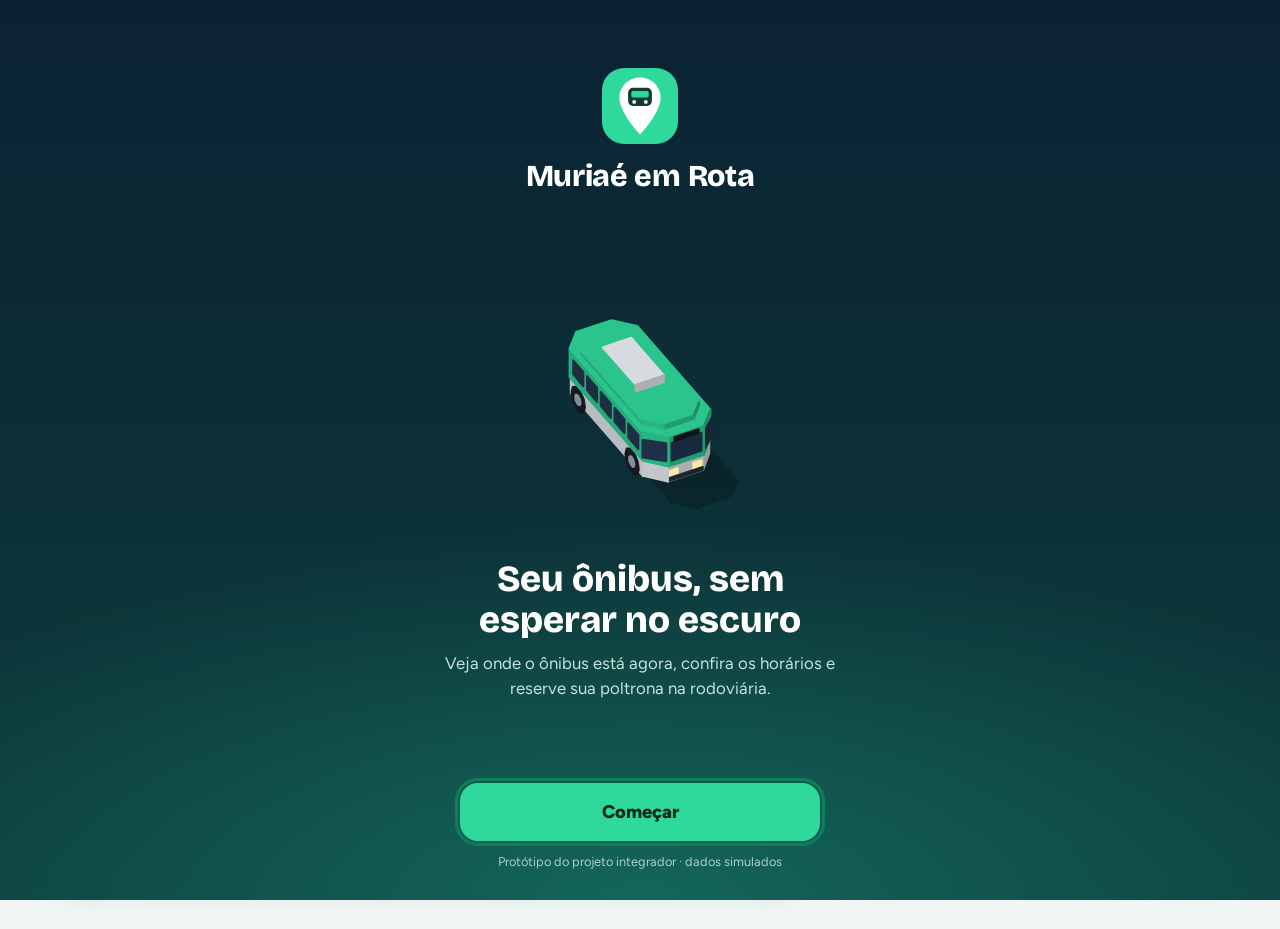
==== commit 17655154: "Enhance responsive design and layout in index.html Added responsive styles for various screen sizes " ====
--- a/index.html
+++ b/index.html
@@ -448,6 +448,110 @@
   .authov:not([hidden]) .asheet { animation: sheetUp .5s cubic-bezier(.2,.9,.25,1); }
   #au-body > * { animation: rise .5s cubic-bezier(.2,.8,.2,1) backwards; animation-delay: calc(var(--i, 0) * 50ms); }
 }
+/* ---------- Responsivo: celular, tablet e computador ---------- */
+[hidden] { display: none !important; }
+.mapwrap { height: clamp(430px, 64dvh, 660px); }
+.hgrid, .hcol, .hmain, .wgrid, .wcol, .rgrid, .rcol { display: flex; flex-direction: column; gap: 16px; min-width: 0; }
+.rcol, .hmain { gap: 12px; }
+@media (hover: hover) {
+  .btn:not(:disabled):hover { filter: brightness(0.97); }
+  .btn.primary:not(:disabled):hover { filter: brightness(1.1); }
+  .row:hover, .dest:hover, .trip:not(:disabled):hover { background: color-mix(in srgb, var(--blue) 7%, var(--surface)); }
+  .chip:hover, .lchip:hover, .time:hover { box-shadow: 0 4px 14px rgba(10,40,40,.14); }
+  .cd:not(:disabled):hover { border-color: var(--blue); }
+  .seat:not(:disabled):hover { box-shadow: 0 0 0 3px color-mix(in srgb, var(--blue) 25%, transparent); }
+  .zbtn:hover, .rbtn:hover, .avbtn:hover, .bigbtn:hover { filter: brightness(0.95); }
+  .meth:hover, .tipo:hover { border-color: color-mix(in srgb, var(--blue) 50%, var(--line)); }
+  .tab:hover { color: var(--ink); }
+}
+@media (max-height: 520px) and (orientation: landscape) {
+  .mapwrap { height: 78dvh; min-height: 300px; }
+  .lsel { flex-wrap: nowrap !important; overflow-x: auto !important; }
+  .lsel > * { flex: 0 0 auto; }
+  .sheet { margin-top: -30px; }
+  .splash { justify-content: center; gap: 10px; padding-block: 12px; }
+  .splash .art { width: 150px; margin: 0; }
+  .splash h2 { font-size: 1.5rem; }
+  .splash .lg { margin-top: 0; flex-direction: row; }
+  .splash .lg svg { width: 44px; height: 44px; }
+  .modal { align-items: center; }
+  .mbox { border-radius: 24px; max-height: 94dvh; }
+  .ahero { padding: 10px 20px 4px; }
+  .ahero svg.aart { width: 90px; }
+  .nfcmid { gap: 10px; }
+  .rings { width: 120px; height: 120px; }
+  .rings .core { width: 64px; height: 64px; }
+  .nav .in .tab { min-height: 52px; }
+}
+@media (min-width: 720px) {
+  .wrap { max-width: 920px; padding-inline: 24px; }
+  main { padding-top: 20px; }
+  body { padding-bottom: 104px; }
+  .lsel { flex-wrap: wrap; overflow: visible; margin-inline: 0; padding-inline: 0; }
+  .mapwrap { height: clamp(480px, 62dvh, 720px); }
+  .modal { align-items: center; padding: 24px; }
+  .mbox { border-radius: 28px; max-height: 88dvh; box-shadow: 0 30px 80px rgba(0,0,0,.35); }
+  #r-destlist { display: grid; grid-template-columns: repeat(2, 1fr); background: transparent; box-shadow: none; gap: 12px; overflow: visible; }
+  .dest { background: var(--surface); border-radius: 18px; box-shadow: var(--shadow); border-top: 0; }
+  #r-minhas { display: grid; grid-template-columns: repeat(2, 1fr); }
+  .times { grid-template-columns: repeat(auto-fill, minmax(96px, 1fr)); }
+  #r-ok { align-items: center; }
+  #r-ticket, #r-nova { width: 100%; max-width: 560px; }
+  .steps { max-width: 560px; }
+  .splash h2 { font-size: 2.3rem; }
+  .splash .art { width: min(60vw, 340px); }
+}
+@media (prefers-reduced-motion: no-preference) {
+  @media (min-width: 720px) {
+    .modal:not([hidden]) .mbox { animation: dialogIn .38s cubic-bezier(.2,.9,.25,1); }
+    @keyframes dialogIn { from { opacity: 0; transform: translateY(24px) scale(.96); } to { opacity: 1; transform: none; } }
+  }
+}
+@media (min-width: 900px) {
+  #r-poltrona:not([hidden]) { display: grid; grid-template-columns: 340px minmax(0, 1fr); gap: 16px 24px; align-items: start; }
+  #r-poltrona > .back { grid-column: 1 / -1; }
+  #r-poltrona > .mini { grid-column: 2; grid-row: 2; }
+  #r-poltrona > .busbody { grid-column: 1; grid-row: 2 / span 2; justify-self: center; }
+  #r-poltrona > #r-form { grid-column: 2; grid-row: 3; }
+  .authov { flex-direction: row; }
+  .ahero { flex: 1; justify-content: center; gap: 10px; padding: 40px; }
+  .ahero svg.aart { width: min(44vh, 340px); }
+  .ahero b { font-size: 2rem; }
+  .asheet { flex: 0 0 min(540px, 46vw); border-radius: 0; display: flex; flex-direction: column; justify-content: center; padding: 40px; }
+  .asheet .panel { width: 100%; }
+  .authov .ax { background: var(--sheet); color: var(--ink); right: 16px; }
+}
+@media (min-width: 1000px) {
+  .wrap { max-width: 1240px; padding-inline: 32px; }
+  body { padding-bottom: 40px; }
+  .top { position: sticky; top: 0; z-index: 6; min-height: 68px; display: flex; align-items: center; padding-block: 0; }
+  .top .wrap { width: 100%; }
+  .nav { top: 0; bottom: auto; height: 68px; background: transparent; border: 0; pointer-events: none; padding: 0; z-index: 7; }
+  .nav .in { pointer-events: auto; max-width: 540px; height: 68px; }
+  .tab { flex-direction: row; justify-content: center; gap: 8px; min-height: 68px; font-size: 0.95rem; padding: 0 8px; }
+  .tab svg { width: 22px; height: 22px; }
+  .tab[aria-selected="true"]::before { top: auto; bottom: 0; left: 16%; right: 16%; height: 3px; border-radius: 3px 3px 0 0; }
+  #p-mapa { display: grid; grid-template-columns: minmax(0, 1fr) 400px; gap: 16px 24px; align-content: start; }
+  #p-mapa > .lsel { grid-column: 1 / -1; }
+  #p-mapa > .mapwrap { grid-column: 1; grid-row: 2 / span 4; position: sticky; top: 84px; align-self: start; height: calc(100dvh - 190px); min-height: 520px; max-height: 880px; }
+  #p-mapa > #info { grid-column: 2; grid-row: 2; margin-top: 0; }
+  #p-mapa > #h-onibus { grid-column: 2; grid-row: 3; }
+  #p-mapa > #lista { grid-column: 2; grid-row: 4; }
+  #p-mapa > #d-real { grid-column: 2; grid-row: 5; align-self: start; }
+  .handle { display: none; }
+  .zoom { bottom: 16px; }
+  .hgrid { display: grid; grid-template-columns: 320px minmax(0, 1fr); gap: 24px; align-items: start; }
+  .hcol { position: sticky; top: 90px; }
+  .wgrid { display: grid; grid-template-columns: minmax(0, 480px) minmax(0, 1fr); gap: 24px; align-items: start; }
+  #r-destlist { grid-template-columns: repeat(3, 1fr); }
+  .rgrid { display: grid; grid-template-columns: 430px minmax(0, 1fr); gap: 24px; align-items: start; }
+  #r-minhas { grid-template-columns: repeat(3, 1fr); }
+  .toast { top: 84px; }
+}
+@media (min-width: 1400px) {
+  html { font-size: 106.25%; }
+  html.big { font-size: 125%; }
+}
 </style>
 
 <div class="splash" id="splash" role="dialog" aria-modal="true" aria-labelledby="sp-t">
@@ -509,9 +613,9 @@
       </div>
     </div>
     <div class="sheet" id="info" aria-live="polite"></div>
-    <h2>Ônibus desta linha</h2>
+    <h2 id="h-onibus">Ônibus desta linha</h2>
     <div class="rows" id="lista"></div>
-    <details>
+    <details id="d-real">
       <summary>O que falta para virar real</summary>
       <ul>
         <li>Posição real: rastreador GPS nos ônibus ou app no celular do motorista, autorizado pela Viação União e pelo Demuttran.</li>
@@ -525,14 +629,17 @@
 
   <!-- HORÁRIOS -->
   <section class="panel" id="p-horarios" role="tabpanel" aria-labelledby="tab-horarios" hidden>
+    <div class="hgrid"><div class="hcol">
     <div class="chips" id="h-linhas" role="group" aria-label="Escolher linha"></div>
     <div class="chips" id="h-dia" role="radiogroup" aria-label="Tipo de dia"></div>
     <div class="chips" id="h-sentido" role="radiogroup" aria-label="Sentido"></div>
+    </div><div class="hmain">
     <h2 id="h-titulo"></h2>
     <p class="small muted">Toque em um horário para ver a que horas o ônibus passa em cada parada.</p>
     <div class="times" id="h-times"></div>
     <h3 id="h-paradas-titulo"></h3>
     <div class="rows" id="h-paradas"></div>
+    </div></div>
   </section>
 
   <!-- PASSAGENS -->
@@ -550,6 +657,7 @@
       <button class="back" id="r-voltar0" type="button">&larr; Outras cidades</button>
       <div class="dhead"><h2 id="r-dtitulo"></h2></div>
       <p class="muted" id="r-dsub"></p>
+      <div class="rgrid">
       <div class="card cal">
         <div class="calhd">
           <button class="cnav" id="c-prev" type="button" aria-label="Mês anterior">&lsaquo;</button>
@@ -559,8 +667,8 @@
         <div class="calgrid" id="c-grid"></div>
         <div class="legend"><span><i></i>Tem viagem</span><span><i class="f"></i>Poucas vagas</span><span><i class="l"></i>Lotado</span><span><i class="n"></i>Sem viagem</span></div>
       </div>
-      <h2 id="r-titulo"></h2>
-      <div class="rows" id="r-viagens"></div>
+      <div class="rcol"><h2 id="r-titulo"></h2>
+      <div class="rows" id="r-viagens"></div></div></div>
     </div>
 
     <div id="r-poltrona" class="panel" hidden>
@@ -621,8 +729,10 @@
       </form>
     </div>
     <div id="w-main" class="panel" hidden>
+      <div class="wgrid"><div class="wcol">
       <div class="pass" id="w-pass"></div>
       <button class="btn primary" id="w-nfc" type="button" style="min-height:64px;font-size:1.15rem">Embarcar com NFC</button>
+      </div><div class="wcol">
       <div class="card" id="w-rec">
         <h3>Recarregar o passe</h3>
         <div class="chips" id="w-valores" role="radiogroup" aria-label="Valor da recarga"></div>
@@ -642,6 +752,7 @@
         </ul>
       </details>
       <button class="btn danger" id="w-sair" type="button">Apagar meu perfil deste aparelho</button>
+      </div></div>
     </div>
   </section>
 </main>
@@ -1065,18 +1176,31 @@
     worldImg.style.transform = "translate3d(" + ((-100 - x) * s).toFixed(1) + "px," + ((-100 - y) * s).toFixed(1) + "px,0)";
   }
   function setFollow(on) { cam.follow = on; $("#z-follow").setAttribute("aria-pressed", on ? "true" : "false"); }
-  var drag = null, moved = false;
-  map.addEventListener("pointerdown", function (e) { if (e.button > 0) return; drag = { x: e.clientX, y: e.clientY, cx: cam.x, cy: cam.y }; moved = false; });
+  var drag = null, moved = false, ptrs = {}, pinch = null;
+  function nPtr() { return Object.keys(ptrs).length; }
+  map.addEventListener("pointerdown", function (e) {
+    if (e.pointerType === "mouse" && e.button > 0) return;
+    ptrs[e.pointerId] = { x: e.clientX, y: e.clientY };
+    if (nPtr() === 1) { drag = { x: e.clientX, y: e.clientY, cx: cam.x, cy: cam.y }; moved = false; }
+    else if (nPtr() === 2) { var k = Object.keys(ptrs), a = ptrs[k[0]], b = ptrs[k[1]]; pinch = { d: Math.hypot(a.x - b.x, a.y - b.y), z: cam.z }; drag = null; moved = true; }
+  });
   window.addEventListener("pointermove", function (e) {
+    if (!ptrs[e.pointerId]) return;
+    ptrs[e.pointerId] = { x: e.clientX, y: e.clientY };
+    if (pinch && nPtr() >= 2) {
+      var k = Object.keys(ptrs), a = ptrs[k[0]], b = ptrs[k[1]], d = Math.max(10, Math.hypot(a.x - b.x, a.y - b.y));
+      cam.z = Math.max(150, Math.min(900, pinch.z * pinch.d / d)); applyCam(); return;
+    }
     if (!drag) return;
     var dx = e.clientX - drag.x, dy = e.clientY - drag.y;
     if (!moved && Math.hypot(dx, dy) < 6) return;
-    moved = true; var k = cam.z / (map.clientWidth || 400);
-    cam.x = drag.cx - dx * k; cam.y = drag.cy - dy * k; setFollow(false); applyCam();
+    moved = true; var kk = cam.z / (map.clientWidth || 400);
+    cam.x = drag.cx - dx * kk; cam.y = drag.cy - dy * kk; setFollow(false); applyCam();
   });
-  function endDrag() { drag = null; }
-  window.addEventListener("pointerup", endDrag); window.addEventListener("pointercancel", endDrag);
+  function endPtr(e) { delete ptrs[e.pointerId]; if (nPtr() < 2) pinch = null; if (nPtr() === 0) drag = null; }
+  window.addEventListener("pointerup", endPtr); window.addEventListener("pointercancel", endPtr);
   map.addEventListener("click", function (e) { if (moved) { e.stopPropagation(); e.preventDefault(); moved = false; } }, true);
+  map.addEventListener("wheel", function (e) { e.preventDefault(); cam.z = Math.max(150, Math.min(900, cam.z * Math.exp(e.deltaY * 0.0015))); applyCam(); }, { passive: false });
   $("#z-in").addEventListener("click", function () { cam.z = Math.max(160, cam.z * 0.75); applyCam(); });
   $("#z-out").addEventListener("click", function () { cam.z = Math.min(900, cam.z * 1.35); applyCam(); });
   $("#z-follow").addEventListener("click", function () { setFollow(!cam.follow); if (cam.follow) jumpToSel(); });
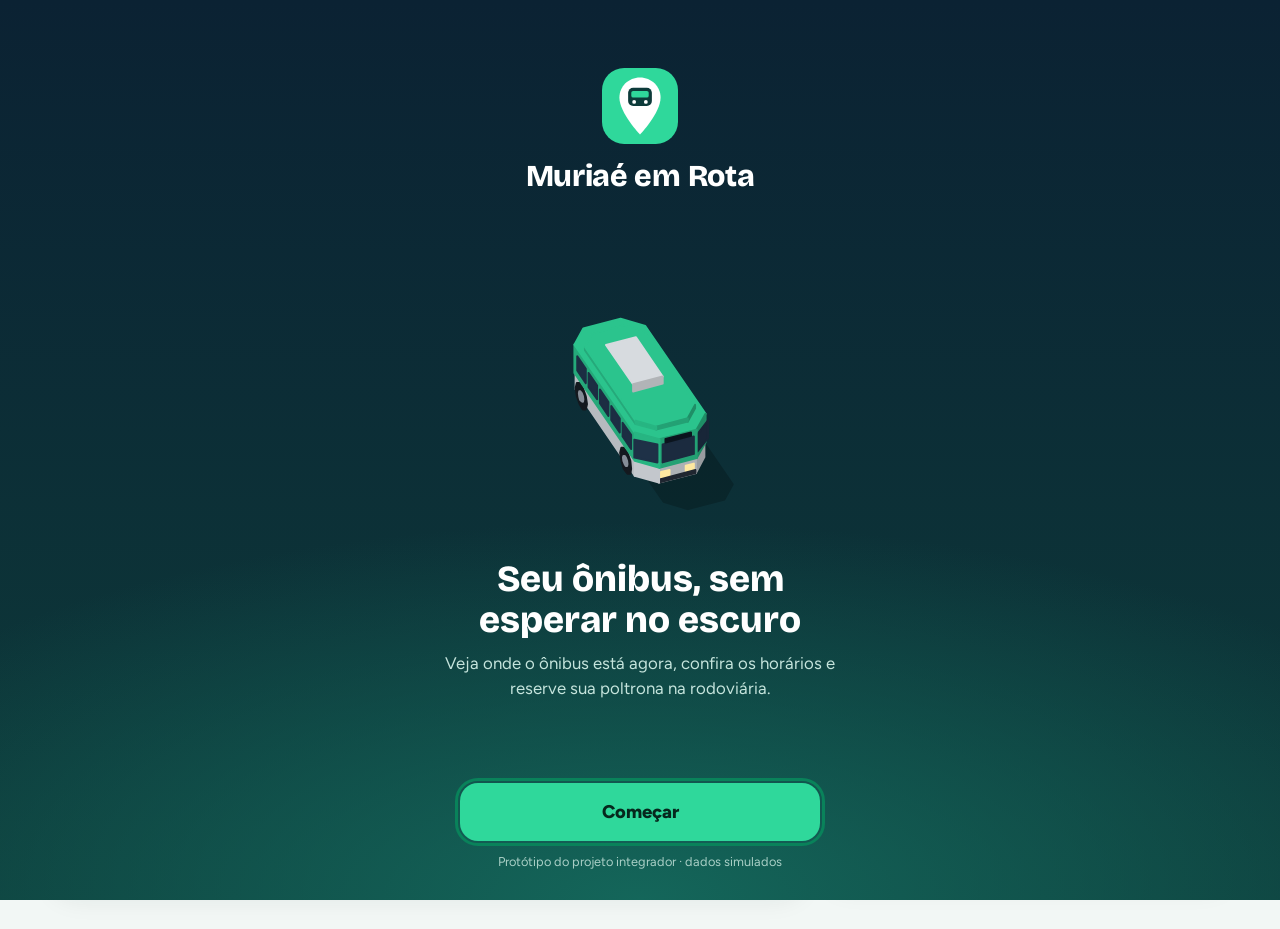
==== commit 177b2ac5: "Add files via upload" ====
--- a/index.html
+++ b/index.html
@@ -2127,4 +2127,4 @@
 })();
 </script>
 
-</body></html>
+</body></html>
